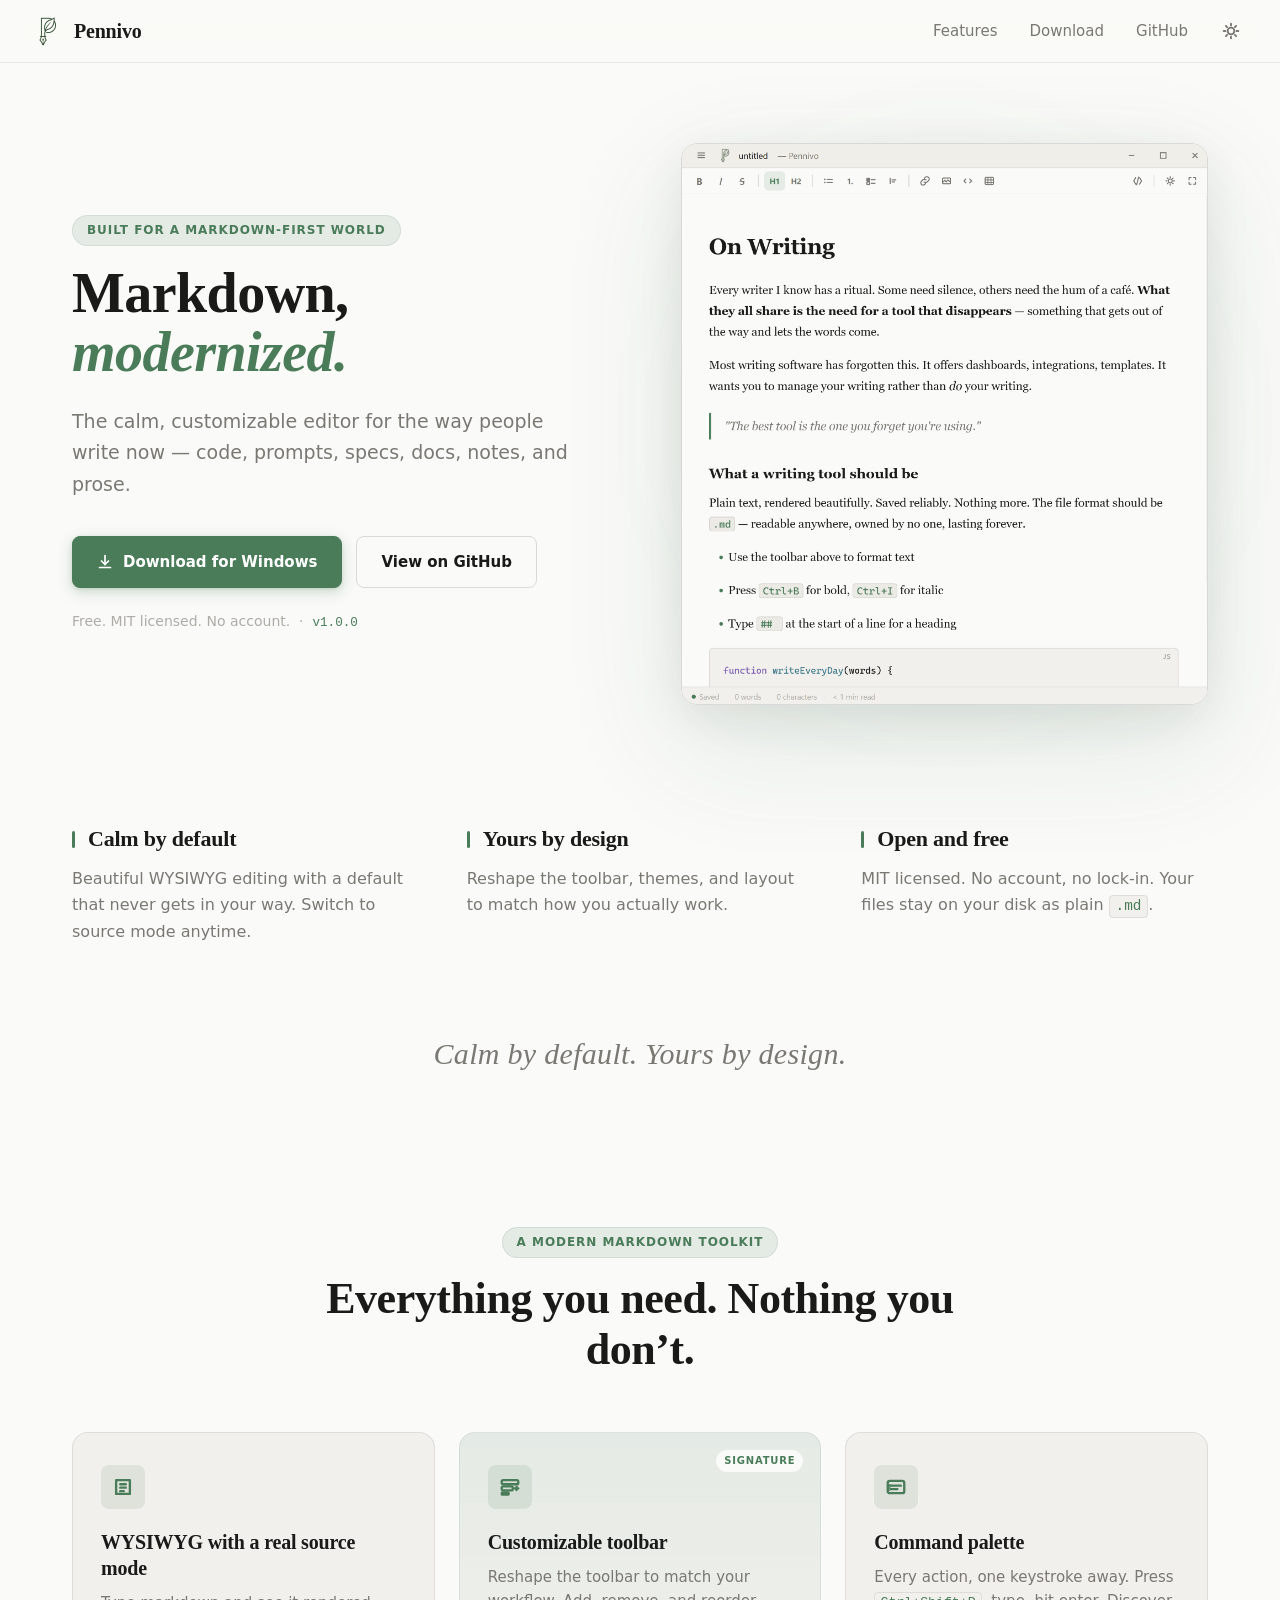
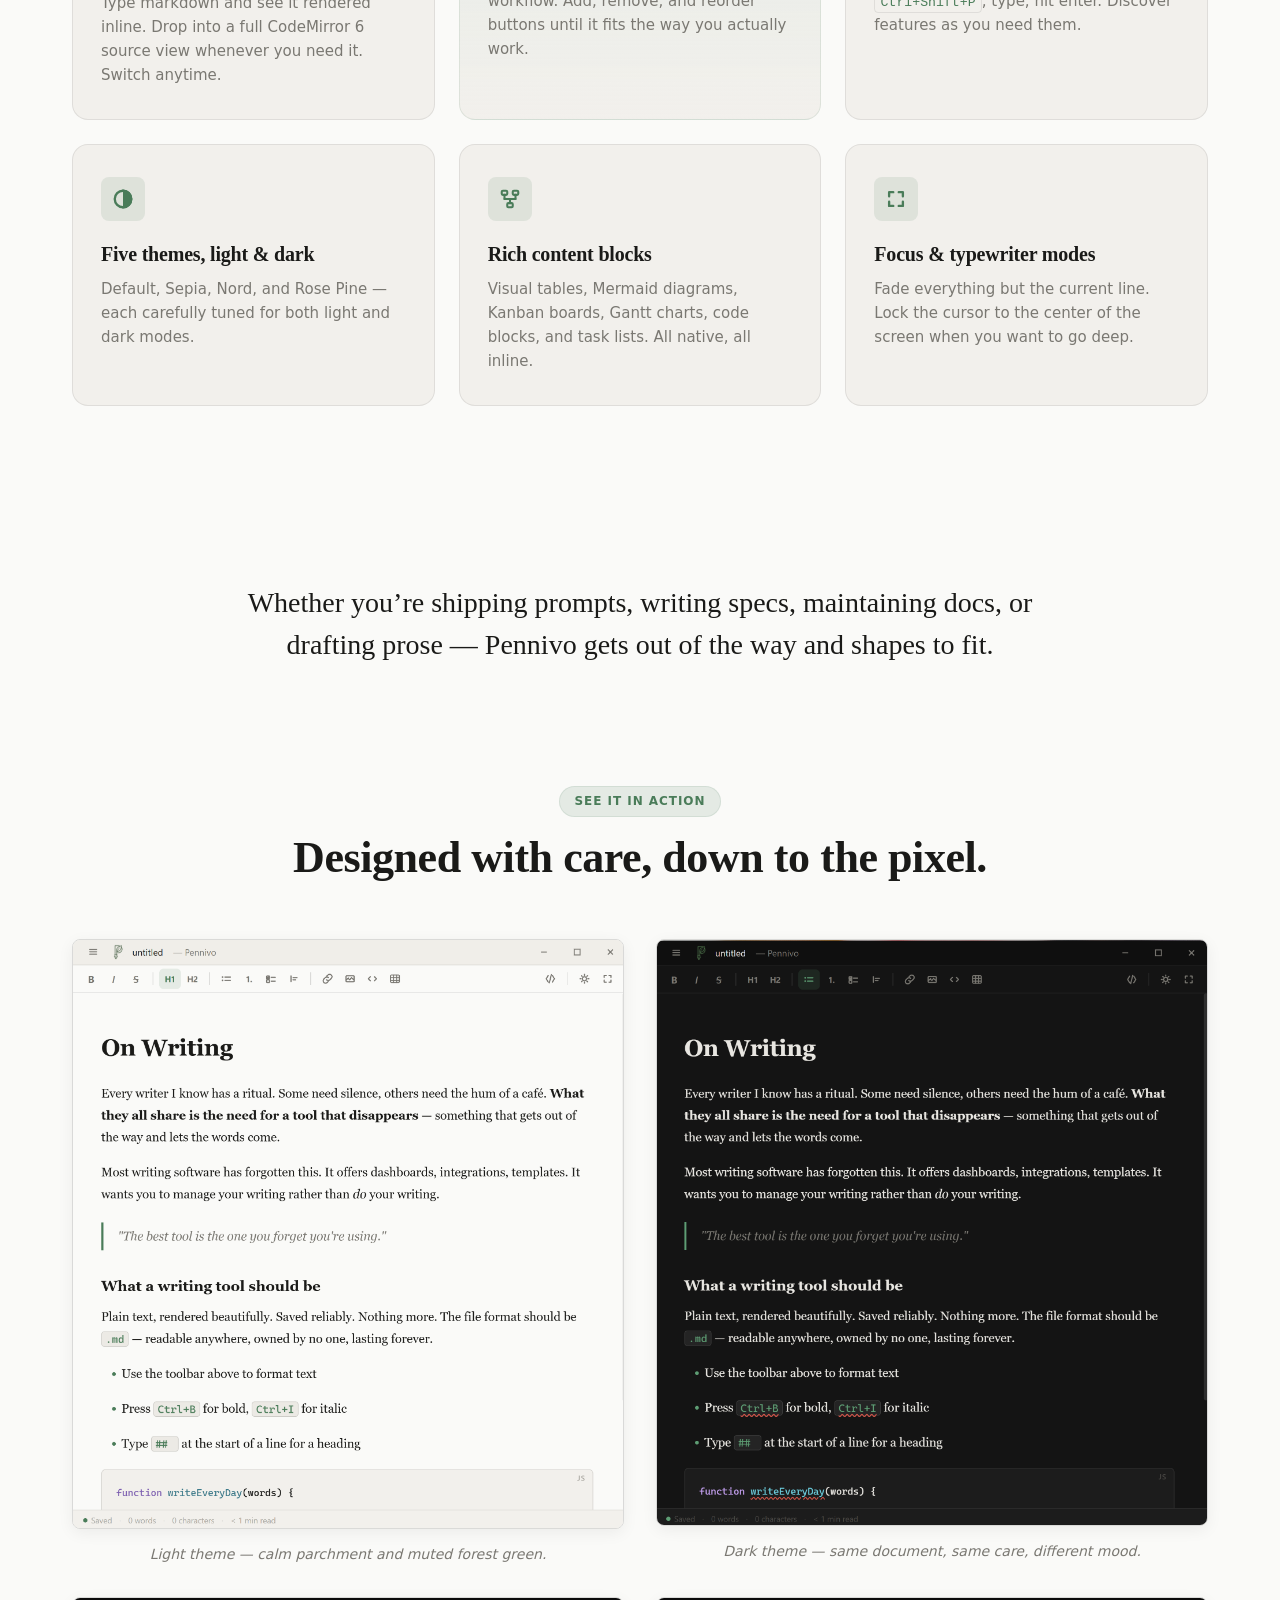
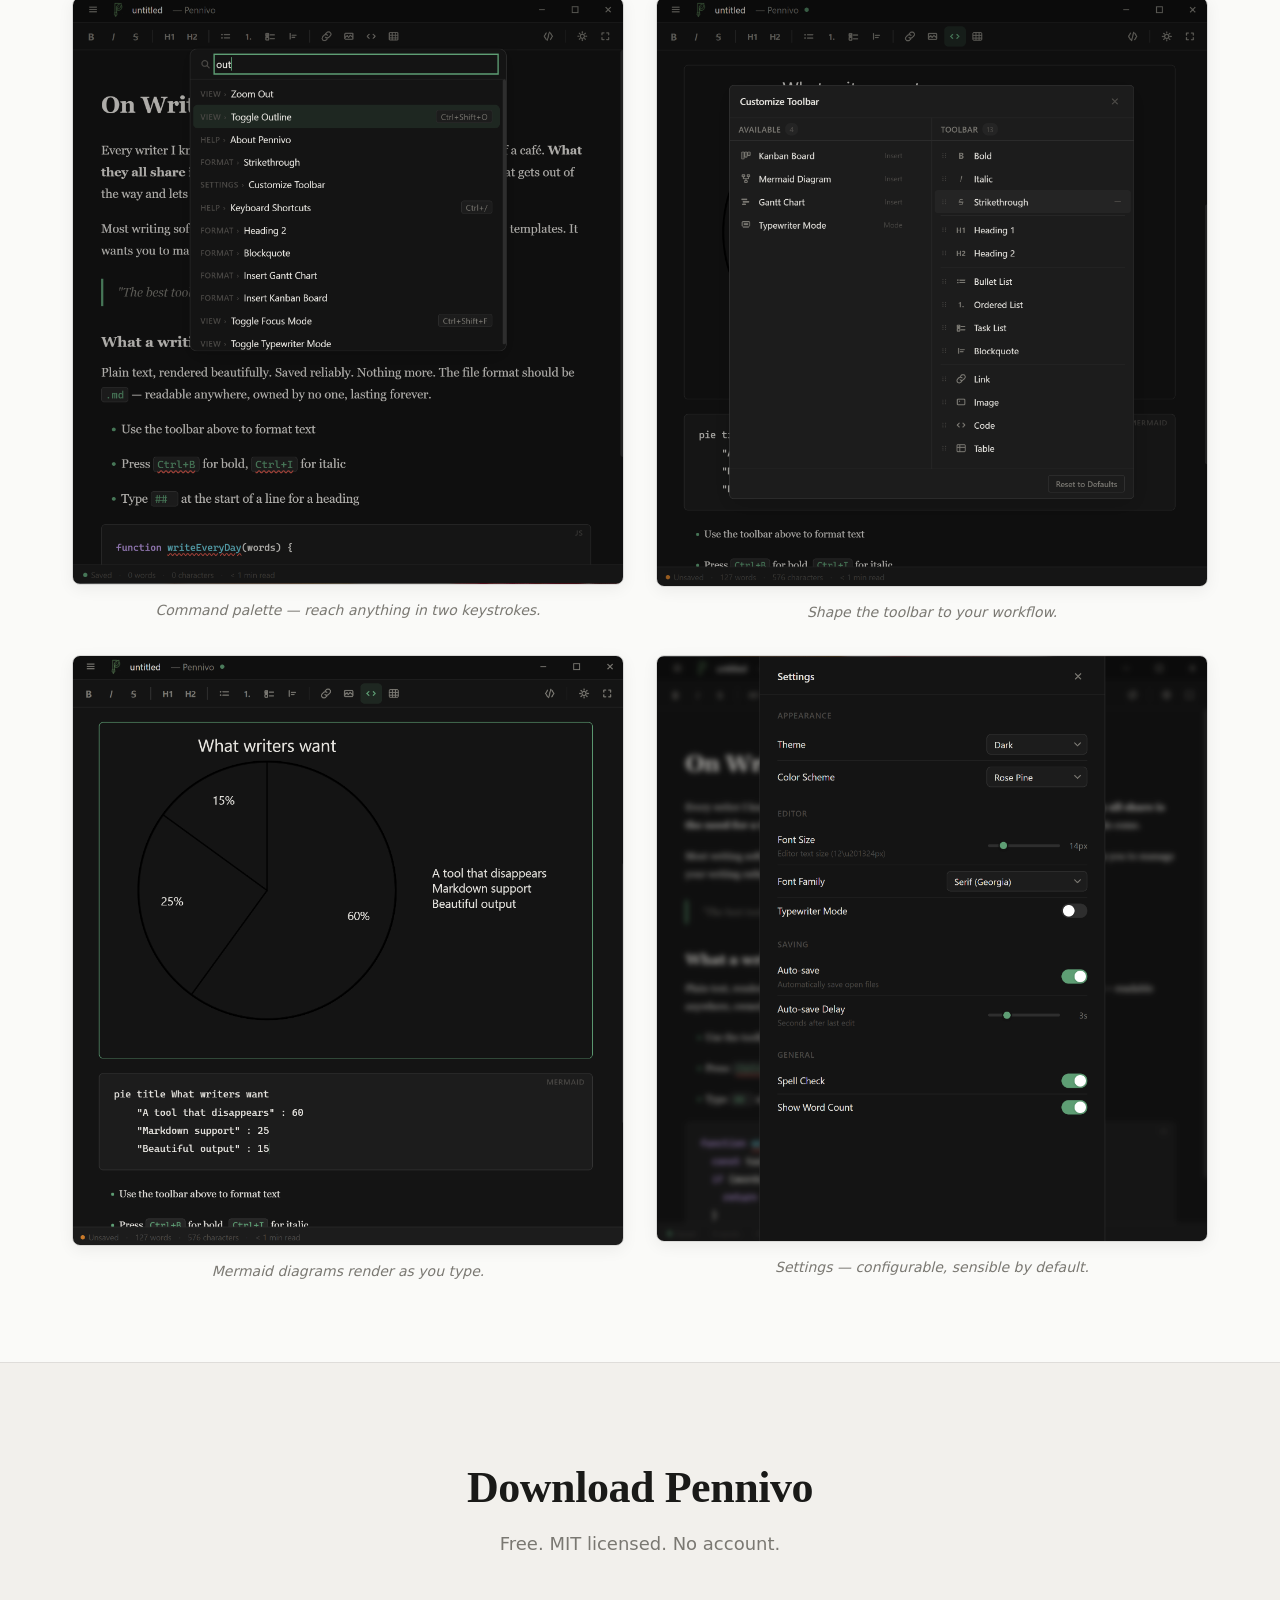
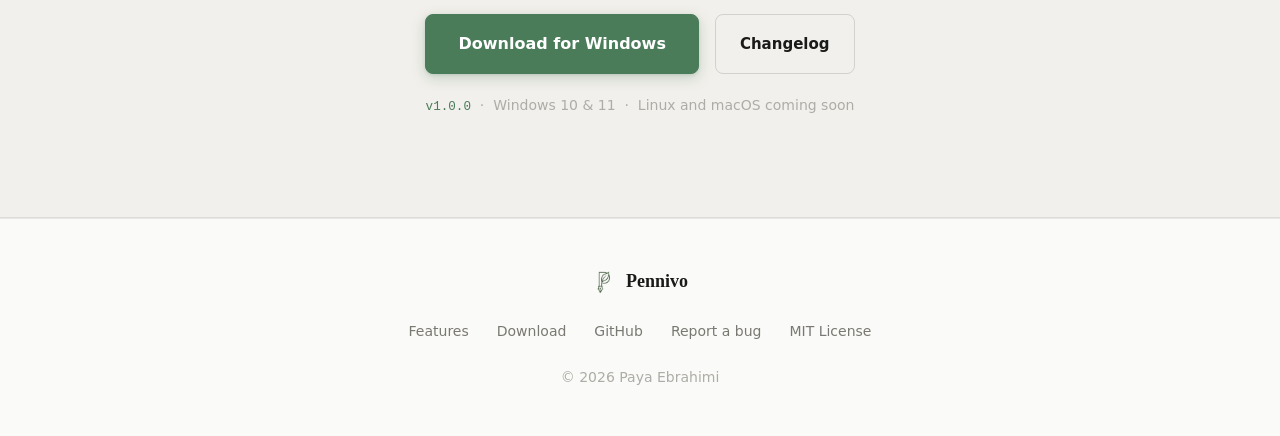
==== index.html @ da351827 "Initial Pennivo landing page" ====
<!doctype html>
<html lang="en">
  <head>
    <meta charset="utf-8" />
    <meta name="viewport" content="width=device-width, initial-scale=1, viewport-fit=cover" />
    <meta name="color-scheme" content="light dark" />
    <title>Pennivo — A modern markdown editor for the way people write now</title>
    <meta
      name="description"
      content="Free, open-source markdown editor with WYSIWYG, source mode, and a customizable workspace. MIT licensed, no account needed."
    />

    <!-- Open Graph -->
    <meta property="og:title" content="Pennivo — Markdown, modernized." />
    <meta
      property="og:description"
      content="The calm, customizable editor for the way people write now — code, prompts, specs, docs, notes, and prose."
    />
    <meta property="og:type" content="website" />
    <meta property="og:url" content="https://pennivo.app" />
    <meta property="og:image" content="https://pennivo.app/assets/screenshots/editor-light.png" />
    <meta name="twitter:card" content="summary_large_image" />

    <link rel="icon" type="image/x-icon" href="/assets/favicon.ico" />
    <link rel="icon" type="image/png" sizes="32x32" href="/assets/favicon-32.png" />
    <link rel="apple-touch-icon" href="/assets/logo-256.png" />

    <link rel="preconnect" href="https://api.github.com" />
    <link rel="stylesheet" href="/styles.css" />

    <!-- Apply saved theme before paint to avoid flash -->
    <script>
      (function () {
        try {
          var saved = localStorage.getItem('pennivo-theme');
          if (saved === 'dark') {
            document.documentElement.setAttribute('data-theme', 'dark');
          }
        } catch (e) {}
      })();
    </script>
  </head>
  <body>
    <a class="sr-only" href="#main">Skip to content</a>

    <header class="site-header">
      <a class="brand" href="/" aria-label="Pennivo home">
        <img src="/assets/logo.png" alt="" width="32" height="32" class="brand-logo" />
        <span class="brand-name">Pennivo</span>
      </a>

      <nav class="site-nav" aria-label="Primary">
        <a href="#features">Features</a>
        <a href="#download">Download</a>
        <a
          href="https://github.com/Payaeb/pennivo"
          target="_blank"
          rel="noopener noreferrer"
          >GitHub</a
        >
      </nav>

      <button
        id="theme-toggle"
        class="theme-toggle"
        type="button"
        aria-label="Toggle theme"
        title="Toggle theme"
      >
        <svg
          viewBox="0 0 16 16"
          fill="none"
          stroke="currentColor"
          stroke-width="1.7"
          stroke-linecap="round"
          stroke-linejoin="round"
          aria-hidden="true"
        >
          <circle cx="8" cy="8" r="3" />
          <line x1="8" y1="1.5" x2="8" y2="3" />
          <line x1="8" y1="13" x2="8" y2="14.5" />
          <line x1="1.5" y1="8" x2="3" y2="8" />
          <line x1="13" y1="8" x2="14.5" y2="8" />
          <line x1="3.5" y1="3.5" x2="4.5" y2="4.5" />
          <line x1="11.5" y1="11.5" x2="12.5" y2="12.5" />
          <line x1="12.5" y1="3.5" x2="11.5" y2="4.5" />
          <line x1="4.5" y1="11.5" x2="3.5" y2="12.5" />
        </svg>
      </button>
    </header>

    <main id="main">
      <!-- ── HERO ─────────────────────────────────── -->
      <section class="hero">
        <div class="hero-text">
          <p class="eyebrow">Built for a markdown-first world</p>
          <h1 class="hero-title">
            Markdown, <span class="hero-title-accent">modernized.</span>
          </h1>
          <p class="hero-lead">
            The calm, customizable editor for the way people write now &mdash;
            code, prompts, specs, docs, notes, and prose.
          </p>
          <div class="hero-ctas">
            <a
              id="download-primary"
              class="btn btn-primary"
              href="https://github.com/Payaeb/pennivo/releases/latest"
              target="_blank"
              rel="noopener noreferrer"
            >
              <svg
                viewBox="0 0 16 16"
                fill="none"
                stroke="currentColor"
                stroke-width="1.7"
                stroke-linecap="round"
                stroke-linejoin="round"
                aria-hidden="true"
              >
                <path d="M8 1.5v9" />
                <path d="M4.5 7l3.5 3.5L11.5 7" />
                <path d="M2.5 13.5h11" />
              </svg>
              <span id="download-label">Download for Windows</span>
            </a>
            <a
              class="btn btn-ghost"
              href="https://github.com/Payaeb/pennivo"
              target="_blank"
              rel="noopener noreferrer"
            >
              View on GitHub
            </a>
          </div>
          <p class="hero-meta">
            Free. MIT licensed. No account. &nbsp;·&nbsp;
            <span id="version-badge">v1.0.0</span>
          </p>
        </div>

        <div class="hero-visual" aria-hidden="true">
          <img
            id="hero-screenshot"
            src="/assets/screenshots/editor-light.png"
            alt="The Pennivo editor showing a beautifully typeset document"
            width="1120"
            height="1200"
          />
        </div>
      </section>

      <!-- ── THREE-COLUMN PILLARS ─────────────────── -->
      <section class="pillars" aria-label="What Pennivo stands for">
        <div class="pillar">
          <h3 class="pillar-title">Calm by default</h3>
          <p>
            Beautiful WYSIWYG editing with a default that never gets in your
            way. Switch to source mode anytime.
          </p>
        </div>
        <div class="pillar">
          <h3 class="pillar-title">Yours by design</h3>
          <p>
            Reshape the toolbar, themes, and layout to match how you actually
            work.
          </p>
        </div>
        <div class="pillar">
          <h3 class="pillar-title">Open and free</h3>
          <p>
            MIT licensed. No account, no lock-in. Your files stay on your
            disk as plain <code>.md</code>.
          </p>
        </div>
      </section>

      <!-- ── PHILOSOPHY LINE ─────────────────────── -->
      <section class="philosophy-line">
        <p>Calm by default. Yours by design.</p>
      </section>

      <!-- ── FEATURES ────────────────────────────── -->
      <section id="features" class="features">
        <header class="section-head">
          <p class="eyebrow">A modern markdown toolkit</p>
          <h2>Everything you need. Nothing you don&rsquo;t.</h2>
        </header>

        <div class="feature-grid">
          <article class="feature-card">
            <div class="feature-icon" aria-hidden="true">
              <svg viewBox="0 0 16 16" fill="none" stroke="currentColor" stroke-width="1.7" stroke-linecap="round" stroke-linejoin="round">
                <path d="M3 3h10v10H3z" />
                <path d="M6 6h4" />
                <path d="M6 8.5h4" />
                <path d="M6 11h2.5" />
              </svg>
            </div>
            <h3>WYSIWYG with a real source mode</h3>
            <p>
              Type markdown and see it rendered inline. Drop into a full
              CodeMirror 6 source view whenever you need it. Switch anytime.
            </p>
          </article>

          <article class="feature-card feature-card-signature">
            <div class="feature-icon" aria-hidden="true">
              <svg viewBox="0 0 16 16" fill="none" stroke="currentColor" stroke-width="1.7" stroke-linecap="round" stroke-linejoin="round">
                <rect x="2" y="3" width="12" height="3" rx="1" />
                <rect x="2" y="7.5" width="8" height="3" rx="1" />
                <line x1="11.5" y1="9" x2="14" y2="9" />
                <line x1="12.75" y1="7.75" x2="12.75" y2="10.25" />
                <rect x="2" y="12" width="5" height="1.5" rx="0.5" />
              </svg>
            </div>
            <h3>Customizable toolbar</h3>
            <p>
              Reshape the toolbar to match your workflow. Add, remove, and
              reorder buttons until it fits the way you actually work.
            </p>
          </article>

          <article class="feature-card">
            <div class="feature-icon" aria-hidden="true">
              <svg viewBox="0 0 16 16" fill="none" stroke="currentColor" stroke-width="1.7" stroke-linecap="round" stroke-linejoin="round">
                <rect x="2" y="3.5" width="12" height="9" rx="1.5" />
                <line x1="4.5" y1="7" x2="11.5" y2="7" />
                <line x1="4.5" y1="9.5" x2="9" y2="9.5" />
                <circle cx="3.25" cy="7" r="0.4" fill="currentColor" />
                <circle cx="3.25" cy="9.5" r="0.4" fill="currentColor" />
              </svg>
            </div>
            <h3>Command palette</h3>
            <p>
              Every action, one keystroke away. Press <code>Ctrl+Shift+P</code>,
              type, hit enter. Discover features as you need them.
            </p>
          </article>

          <article class="feature-card">
            <div class="feature-icon" aria-hidden="true">
              <svg viewBox="0 0 16 16" fill="none" stroke="currentColor" stroke-width="1.7" stroke-linecap="round" stroke-linejoin="round">
                <circle cx="8" cy="8" r="6" />
                <path d="M8 2a6 6 0 0 1 0 12" fill="currentColor" />
              </svg>
            </div>
            <h3>Five themes, light &amp; dark</h3>
            <p>
              Default, Sepia, Nord, and Rose Pine &mdash; each carefully tuned
              for both light and dark modes.
            </p>
          </article>

          <article class="feature-card">
            <div class="feature-icon" aria-hidden="true">
              <svg viewBox="0 0 16 16" fill="none" stroke="currentColor" stroke-width="1.5" stroke-linecap="round" stroke-linejoin="round">
                <rect x="2" y="2" width="4" height="3" rx="0.8" />
                <rect x="10" y="2" width="4" height="3" rx="0.8" />
                <rect x="6" y="11" width="4" height="3" rx="0.8" />
                <line x1="4" y1="5" x2="4" y2="8" />
                <line x1="12" y1="5" x2="12" y2="8" />
                <line x1="4" y1="8" x2="12" y2="8" />
                <line x1="8" y1="8" x2="8" y2="11" />
              </svg>
            </div>
            <h3>Rich content blocks</h3>
            <p>
              Visual tables, Mermaid diagrams, Kanban boards, Gantt charts,
              code blocks, and task lists. All native, all inline.
            </p>
          </article>

          <article class="feature-card">
            <div class="feature-icon" aria-hidden="true">
              <svg viewBox="0 0 16 16" fill="none" stroke="currentColor" stroke-width="1.7" stroke-linecap="round" stroke-linejoin="round">
                <polyline points="3,6 3,3 6,3" />
                <polyline points="10,3 13,3 13,6" />
                <polyline points="13,10 13,13 10,13" />
                <polyline points="6,13 3,13 3,10" />
              </svg>
            </div>
            <h3>Focus &amp; typewriter modes</h3>
            <p>
              Fade everything but the current line. Lock the cursor to the
              center of the screen when you want to go deep.
            </p>
          </article>
        </div>
      </section>

      <!-- ── WHO IT'S FOR ────────────────────────── -->
      <section class="audience-band" aria-label="Who Pennivo is for">
        <p>
          Whether you&rsquo;re shipping prompts, writing specs, maintaining
          docs, or drafting prose &mdash; Pennivo gets out of the way and
          shapes to fit.
        </p>
      </section>

      <!-- ── SHOWCASE GALLERY ───────────────────── -->
      <section class="showcase" aria-label="Feature screenshots">
        <header class="section-head">
          <p class="eyebrow">See it in action</p>
          <h2>Designed with care, down to the pixel.</h2>
        </header>

        <div class="showcase-grid">
          <figure class="showcase-item">
            <img
              src="/assets/screenshots/editor-light.png"
              alt="The Pennivo editor in the default light theme"
              loading="lazy"
            />
            <figcaption>Light theme — calm parchment and muted forest green.</figcaption>
          </figure>
          <figure class="showcase-item">
            <img
              src="/assets/screenshots/editor-dark.png"
              alt="The Pennivo editor in dark theme"
              loading="lazy"
            />
            <figcaption>Dark theme — same document, same care, different mood.</figcaption>
          </figure>
          <figure class="showcase-item">
            <img
              src="/assets/screenshots/command-palette.png"
              alt="Command palette showing quick access to all actions"
              loading="lazy"
            />
            <figcaption>Command palette — reach anything in two keystrokes.</figcaption>
          </figure>
          <figure class="showcase-item">
            <img
              src="/assets/screenshots/toolbar-customizer.png"
              alt="Toolbar customization panel"
              loading="lazy"
            />
            <figcaption>Shape the toolbar to your workflow.</figcaption>
          </figure>
          <figure class="showcase-item">
            <img
              src="/assets/screenshots/mermaid.png"
              alt="A Mermaid pie chart rendered inside the editor"
              loading="lazy"
            />
            <figcaption>Mermaid diagrams render as you type.</figcaption>
          </figure>
          <figure class="showcase-item">
            <img
              src="/assets/screenshots/settings.png"
              alt="Settings panel with theme, font, and behavior options"
              loading="lazy"
            />
            <figcaption>Settings — configurable, sensible by default.</figcaption>
          </figure>
        </div>
      </section>

      <!-- ── DOWNLOAD ────────────────────────────── -->
      <section id="download" class="download">
        <div class="download-inner">
          <header class="section-head">
            <h2>Download Pennivo</h2>
            <p class="section-lead">
              Free. MIT licensed. No account.
            </p>
          </header>
          <div class="download-ctas">
            <a
              id="download-secondary"
              class="btn btn-primary btn-lg"
              href="https://github.com/Payaeb/pennivo/releases/latest"
              target="_blank"
              rel="noopener noreferrer"
            >
              Download for Windows
            </a>
            <a
              class="btn btn-ghost"
              href="https://github.com/Payaeb/pennivo/releases"
              target="_blank"
              rel="noopener noreferrer"
            >
              Changelog
            </a>
          </div>
          <p class="download-meta">
            <span id="version-badge-2">v1.0.0</span> &nbsp;·&nbsp; Windows 10 &amp;
            11 &nbsp;·&nbsp; Linux and macOS coming soon
          </p>
        </div>
      </section>
    </main>

    <footer class="site-footer">
      <div class="footer-inner">
        <div class="footer-brand">
          <img src="/assets/logo.png" alt="" width="24" height="24" />
          <span>Pennivo</span>
        </div>
        <nav class="footer-links" aria-label="Footer">
          <a href="#features">Features</a>
          <a href="#download">Download</a>
          <a
            href="https://github.com/Payaeb/pennivo"
            target="_blank"
            rel="noopener noreferrer"
            >GitHub</a
          >
          <a
            href="https://github.com/Payaeb/pennivo/issues"
            target="_blank"
            rel="noopener noreferrer"
            >Report a bug</a
          >
          <a
            href="https://github.com/Payaeb/pennivo/blob/main/LICENSE"
            target="_blank"
            rel="noopener noreferrer"
            >MIT License</a
          >
        </nav>
        <p class="footer-copy">&copy; 2026 Paya Ebrahimi</p>
      </div>
    </footer>

    <script src="/script.js" defer></script>
  </body>
</html>
---- styles.css ----
/* ════════════════════════════════════════════════════
   Pennivo — Landing page
   Tokens mirror packages/ui/src/styles/tokens.css
   ════════════════════════════════════════════════════ */

:root {
  /* Fonts */
  --font-ui: "Segoe UI", system-ui, -apple-system, sans-serif;
  --font-editor: "Georgia", "Times New Roman", serif;
  --font-mono: "Cascadia Code", "Fira Code", "Consolas", monospace;

  /* Font sizes */
  --text-xs: 12px;
  --text-sm: 14px;
  --text-base: 17px;
  --text-lg: 20px;
  --text-xl: 28px;
  --text-2xl: 40px;
  --text-3xl: 56px;

  /* Layout */
  --max-w: 1200px;
  --gutter: 32px;
  --radius-sm: 4px;
  --radius-md: 8px;
  --radius-lg: 16px;

  /* Transitions */
  --transition-fast: 0.1s ease;
  --transition-base: 0.2s ease;
  --transition-slow: 0.4s ease;

  /* ── Light theme (default) ── */
  --bg: #fafaf8;
  --bg-surface: #f2f0ec;
  --bg-overlay: #eceae5;
  --text-primary: #1a1a18;
  --text-muted: #7a7872;
  --text-faint: #aeaca6;
  --accent: #4a7c59;
  --accent-hover-solid: #3e6a4b;
  --accent-soft: rgba(74, 124, 89, 0.12);
  --accent-hover: rgba(74, 124, 89, 0.18);
  --border: rgba(0, 0, 0, 0.08);
  --border-mid: rgba(0, 0, 0, 0.13);
  --titlebar-bg: #f0eee9;
  --shadow-sm: 0 1px 2px rgba(0, 0, 0, 0.04);
  --shadow-md: 0 4px 16px rgba(0, 0, 0, 0.06);
  --shadow-lg: 0 24px 64px rgba(0, 0, 0, 0.1);
  --shadow-hero: 0 40px 120px rgba(74, 124, 89, 0.14),
    0 12px 48px rgba(0, 0, 0, 0.08);
}

[data-theme="dark"] {
  --bg: #141414;
  --bg-surface: #1c1c1c;
  --bg-overlay: #242424;
  --text-primary: #e8e6e1;
  --text-muted: #9a988f;
  --text-faint: #4a4845;
  --accent: #5e9e74;
  --accent-hover-solid: #6eae84;
  --accent-soft: rgba(94, 158, 116, 0.14);
  --accent-hover: rgba(94, 158, 116, 0.22);
  --border: rgba(255, 255, 255, 0.07);
  --border-mid: rgba(255, 255, 255, 0.11);
  --titlebar-bg: #0f0f0f;
  --shadow-sm: 0 1px 2px rgba(0, 0, 0, 0.3);
  --shadow-md: 0 4px 16px rgba(0, 0, 0, 0.4);
  --shadow-lg: 0 24px 64px rgba(0, 0, 0, 0.55);
  --shadow-hero: 0 40px 120px rgba(94, 158, 116, 0.18),
    0 12px 48px rgba(0, 0, 0, 0.5);
}

/* ── Reset ── */
*,
*::before,
*::after {
  box-sizing: border-box;
}

html {
  scroll-behavior: smooth;
  -webkit-text-size-adjust: 100%;
}

body {
  margin: 0;
  font-family: var(--font-ui);
  font-size: var(--text-base);
  line-height: 1.6;
  color: var(--text-primary);
  background: var(--bg);
  -webkit-font-smoothing: antialiased;
  -moz-osx-font-smoothing: grayscale;
  transition: background var(--transition-slow), color var(--transition-slow);
}

img,
svg {
  display: block;
  max-width: 100%;
}

a {
  color: inherit;
  text-decoration: none;
  transition: color var(--transition-base);
}

code {
  font-family: var(--font-mono);
  font-size: 0.88em;
  padding: 0.15em 0.4em;
  background: var(--bg-surface);
  border: 1px solid var(--border);
  border-radius: var(--radius-sm);
  color: var(--accent);
}

h1,
h2,
h3 {
  font-family: var(--font-editor);
  font-weight: 600;
  letter-spacing: -0.01em;
  line-height: 1.15;
  margin: 0;
  color: var(--text-primary);
}

/* ── Utility ── */
.sr-only {
  position: absolute;
  width: 1px;
  height: 1px;
  padding: 0;
  margin: -1px;
  overflow: hidden;
  clip: rect(0, 0, 0, 0);
  white-space: nowrap;
  border: 0;
}
.sr-only:focus {
  position: static;
  width: auto;
  height: auto;
  padding: 8px 16px;
  margin: 0;
  overflow: visible;
  clip: auto;
  background: var(--accent);
  color: #fff;
  border-radius: var(--radius-sm);
}

:focus-visible {
  outline: 2px solid var(--accent);
  outline-offset: 2px;
  border-radius: var(--radius-sm);
}

/* ══════════════════════════════════════════
   Header
   ══════════════════════════════════════════ */

.site-header {
  position: sticky;
  top: 0;
  z-index: 50;
  display: flex;
  align-items: center;
  gap: 24px;
  padding: 14px 32px;
  background: color-mix(in srgb, var(--bg) 88%, transparent);
  backdrop-filter: saturate(180%) blur(14px);
  -webkit-backdrop-filter: saturate(180%) blur(14px);
  border-bottom: 1px solid var(--border);
  transition: background var(--transition-slow),
    border-color var(--transition-slow);
}

.brand {
  display: flex;
  align-items: center;
  gap: 10px;
  font-family: var(--font-editor);
  font-size: 20px;
  font-weight: 600;
  letter-spacing: -0.01em;
  color: var(--text-primary);
}

.brand-logo {
  width: 32px;
  height: 32px;
}

.brand-name {
  font-weight: 600;
}

.site-nav {
  display: flex;
  gap: 28px;
  margin-left: auto;
  font-size: 15px;
  color: var(--text-muted);
}

.site-nav a {
  position: relative;
  padding: 4px 2px;
  transition: color var(--transition-base);
}

.site-nav a:hover,
.site-nav a:focus-visible {
  color: var(--accent);
}

.theme-toggle {
  display: inline-flex;
  align-items: center;
  justify-content: center;
  width: 34px;
  height: 34px;
  padding: 0;
  background: transparent;
  border: 1px solid transparent;
  border-radius: 50%;
  color: var(--text-muted);
  cursor: pointer;
  transition: background var(--transition-base),
    color var(--transition-base), border-color var(--transition-base),
    transform var(--transition-base);
}

.theme-toggle svg {
  width: 18px;
  height: 18px;
  transition: transform var(--transition-slow);
}

.theme-toggle:hover {
  background: var(--accent-soft);
  color: var(--accent);
  border-color: var(--border);
}

.theme-toggle:hover svg {
  transform: rotate(30deg);
}

[data-theme="dark"] .theme-toggle svg {
  /* When dark, rotate the sun slightly — visual hint that it's "night" */
  transform: rotate(-45deg);
}

[data-theme="dark"] .theme-toggle:hover svg {
  transform: rotate(0deg);
}

/* ══════════════════════════════════════════
   Hero
   ══════════════════════════════════════════ */

.hero {
  display: grid;
  grid-template-columns: 1.05fr 1fr;
  gap: 56px;
  align-items: center;
  max-width: var(--max-w);
  margin: 0 auto;
  padding: 80px var(--gutter) 96px;
}

.eyebrow {
  display: inline-block;
  margin: 0 0 18px;
  padding: 5px 14px;
  font-family: var(--font-ui);
  font-size: var(--text-xs);
  font-weight: 600;
  letter-spacing: 0.08em;
  text-transform: uppercase;
  color: var(--accent);
  background: var(--accent-soft);
  border: 1px solid var(--accent-soft);
  border-radius: 999px;
}

.hero-title {
  font-size: clamp(44px, 6.5vw, var(--text-3xl));
  line-height: 1.05;
  margin: 0 0 24px;
}

.hero-title-accent {
  display: block;
  color: var(--accent);
  font-style: italic;
}

.hero-lead {
  max-width: 520px;
  margin: 0 0 36px;
  font-size: 19px;
  line-height: 1.65;
  color: var(--text-muted);
}

.hero-ctas {
  display: flex;
  flex-wrap: wrap;
  gap: 14px;
  margin-bottom: 22px;
}

.hero-meta {
  margin: 0;
  font-size: var(--text-sm);
  color: var(--text-faint);
}

#version-badge,
#version-badge-2 {
  font-family: var(--font-mono);
  font-size: 0.9em;
  color: var(--accent);
}

.hero-visual {
  position: relative;
}

.hero-visual img {
  width: 100%;
  height: auto;
  border-radius: var(--radius-lg);
  border: 1px solid var(--border-mid);
  box-shadow: var(--shadow-hero);
  transition: border-color var(--transition-slow),
    box-shadow var(--transition-slow);
}

/* Subtle floating glow behind the hero image */
.hero-visual::before {
  content: "";
  position: absolute;
  inset: -40px;
  background: radial-gradient(
    ellipse at center,
    var(--accent-soft) 0%,
    transparent 70%
  );
  filter: blur(40px);
  z-index: -1;
  pointer-events: none;
  transition: background var(--transition-slow);
}

/* ══════════════════════════════════════════
   Buttons
   ══════════════════════════════════════════ */

.btn {
  display: inline-flex;
  align-items: center;
  gap: 10px;
  padding: 13px 24px;
  font-family: var(--font-ui);
  font-size: 15px;
  font-weight: 600;
  border-radius: var(--radius-md);
  border: 1px solid transparent;
  cursor: pointer;
  transition: all var(--transition-base);
  white-space: nowrap;
}

.btn svg {
  width: 16px;
  height: 16px;
  flex-shrink: 0;
}

.btn-primary {
  background: var(--accent);
  color: #fff;
  border-color: var(--accent);
  box-shadow: 0 4px 14px rgba(74, 124, 89, 0.28),
    0 1px 3px rgba(74, 124, 89, 0.16);
}

[data-theme="dark"] .btn-primary {
  box-shadow: 0 4px 14px rgba(94, 158, 116, 0.22),
    0 1px 3px rgba(0, 0, 0, 0.3);
}

.btn-primary:hover {
  background: var(--accent-hover-solid);
  border-color: var(--accent-hover-solid);
  transform: translateY(-1px);
  box-shadow: 0 8px 22px rgba(74, 124, 89, 0.34),
    0 2px 6px rgba(74, 124, 89, 0.2);
}

.btn-ghost {
  background: transparent;
  color: var(--text-primary);
  border-color: var(--border-mid);
}

.btn-ghost:hover {
  background: var(--bg-surface);
  border-color: var(--accent);
  color: var(--accent);
}

.btn-lg {
  padding: 16px 32px;
  font-size: 16px;
}

/* ══════════════════════════════════════════
   Three-column pillars
   ══════════════════════════════════════════ */

.pillars {
  max-width: var(--max-w);
  margin: 0 auto;
  padding: 24px var(--gutter) 40px;
  display: grid;
  grid-template-columns: repeat(3, 1fr);
  gap: 48px;
}

.pillar {
  text-align: left;
}

.pillar-title {
  font-family: var(--font-editor);
  font-size: 22px;
  font-weight: 600;
  line-height: 1.3;
  margin: 0 0 12px;
  color: var(--text-primary);
  position: relative;
  padding-left: 16px;
}

.pillar-title::before {
  content: "";
  position: absolute;
  left: 0;
  top: 6px;
  bottom: 6px;
  width: 3px;
  border-radius: 2px;
  background: var(--accent);
}

.pillar p {
  margin: 0;
  font-size: 16px;
  line-height: 1.65;
  color: var(--text-muted);
}

.pillar p code {
  font-size: 0.9em;
}

/* ══════════════════════════════════════════
   Philosophy line (subtle band)
   ══════════════════════════════════════════ */

.philosophy-line {
  max-width: var(--max-w);
  margin: 0 auto;
  padding: 48px var(--gutter) 72px;
  text-align: center;
}

.philosophy-line p {
  font-family: var(--font-editor);
  font-size: clamp(22px, 3vw, 30px);
  font-style: italic;
  line-height: 1.4;
  color: var(--text-muted);
  margin: 0;
  letter-spacing: 0.01em;
}

/* ══════════════════════════════════════════
   Section heads
   ══════════════════════════════════════════ */

.section-head {
  text-align: center;
  max-width: 720px;
  margin: 0 auto 56px;
}

.section-head h2 {
  font-size: clamp(30px, 4vw, 44px);
  margin: 0 0 16px;
}

.section-head .eyebrow {
  margin-bottom: 16px;
}

.section-lead {
  font-size: 18px;
  color: var(--text-muted);
  margin: 16px 0 0;
  line-height: 1.6;
}

/* ══════════════════════════════════════════
   Features
   ══════════════════════════════════════════ */

.features {
  max-width: var(--max-w);
  margin: 0 auto;
  padding: 80px var(--gutter);
}

.feature-grid {
  display: grid;
  grid-template-columns: repeat(3, 1fr);
  gap: 24px;
}

.feature-card {
  padding: 32px 28px;
  background: var(--bg-surface);
  border: 1px solid var(--border);
  border-radius: var(--radius-lg);
  transition: transform var(--transition-base),
    border-color var(--transition-base), box-shadow var(--transition-base),
    background var(--transition-slow);
}

.feature-card:hover {
  transform: translateY(-3px);
  border-color: var(--accent);
  box-shadow: var(--shadow-md);
}

/* Signature feature card — subtly elevated */
.feature-card-signature {
  background: linear-gradient(
    180deg,
    var(--accent-soft) 0%,
    var(--bg-surface) 100%
  );
  border-color: var(--accent-soft);
  position: relative;
}

.feature-card-signature::after {
  content: "Signature";
  position: absolute;
  top: 16px;
  right: 16px;
  font-family: var(--font-ui);
  font-size: 10px;
  font-weight: 600;
  letter-spacing: 0.08em;
  text-transform: uppercase;
  color: var(--accent);
  background: var(--bg);
  padding: 3px 8px;
  border-radius: 999px;
  border: 1px solid var(--accent-soft);
}

.feature-icon {
  display: inline-flex;
  align-items: center;
  justify-content: center;
  width: 44px;
  height: 44px;
  margin-bottom: 20px;
  border-radius: var(--radius-md);
  background: var(--accent-soft);
  color: var(--accent);
}

.feature-icon svg {
  width: 22px;
  height: 22px;
}

.feature-card h3 {
  font-size: 20px;
  line-height: 1.3;
  margin: 0 0 10px;
}

.feature-card p {
  font-size: 15px;
  line-height: 1.6;
  color: var(--text-muted);
  margin: 0;
}

/* ══════════════════════════════════════════
   Audience band
   ══════════════════════════════════════════ */

.audience-band {
  max-width: 880px;
  margin: 32px auto 0;
  padding: 64px var(--gutter) 40px;
  text-align: center;
}

.audience-band p {
  font-family: var(--font-editor);
  font-size: clamp(22px, 2.6vw, 28px);
  line-height: 1.5;
  color: var(--text-primary);
  margin: 0;
  font-weight: 500;
}

/* ══════════════════════════════════════════
   Showcase gallery
   ══════════════════════════════════════════ */

.showcase {
  max-width: var(--max-w);
  margin: 0 auto;
  padding: 80px var(--gutter);
}

.showcase-grid {
  display: grid;
  grid-template-columns: repeat(2, 1fr);
  gap: 32px;
}

.showcase-item {
  margin: 0;
  padding: 0;
}

.showcase-item img {
  width: 100%;
  height: auto;
  border-radius: var(--radius-md);
  border: 1px solid var(--border-mid);
  box-shadow: var(--shadow-md);
  transition: transform var(--transition-base),
    box-shadow var(--transition-base);
}

.showcase-item:hover img {
  transform: translateY(-3px);
  box-shadow: var(--shadow-lg);
}

.showcase-item figcaption {
  margin-top: 14px;
  font-size: 14px;
  color: var(--text-muted);
  text-align: center;
  font-style: italic;
}

/* ══════════════════════════════════════════
   Download section
   ══════════════════════════════════════════ */

.download {
  padding: 100px var(--gutter);
  background: var(--bg-surface);
  border-top: 1px solid var(--border);
  border-bottom: 1px solid var(--border);
  transition: background var(--transition-slow),
    border-color var(--transition-slow);
}

.download-inner {
  max-width: 720px;
  margin: 0 auto;
  text-align: center;
}

.download-ctas {
  display: flex;
  flex-wrap: wrap;
  gap: 16px;
  justify-content: center;
  margin: 36px 0 20px;
}

.download-meta {
  font-size: var(--text-sm);
  color: var(--text-faint);
  margin: 0;
}

/* ══════════════════════════════════════════
   Footer
   ══════════════════════════════════════════ */

.site-footer {
  padding: 48px var(--gutter);
  border-top: 1px solid var(--border);
  background: var(--bg);
  transition: background var(--transition-slow),
    border-color var(--transition-slow);
}

.footer-inner {
  max-width: var(--max-w);
  margin: 0 auto;
  display: flex;
  flex-direction: column;
  align-items: center;
  gap: 24px;
  text-align: center;
}

.footer-brand {
  display: flex;
  align-items: center;
  gap: 10px;
  font-family: var(--font-editor);
  font-size: 18px;
  font-weight: 600;
  color: var(--text-primary);
}

.footer-links {
  display: flex;
  flex-wrap: wrap;
  gap: 28px;
  justify-content: center;
  font-size: 14px;
  color: var(--text-muted);
}

.footer-links a:hover {
  color: var(--accent);
}

.footer-copy {
  margin: 0;
  font-size: var(--text-sm);
  color: var(--text-faint);
}

/* ══════════════════════════════════════════
   Responsive
   ══════════════════════════════════════════ */

@media (max-width: 960px) {
  .hero {
    grid-template-columns: 1fr;
    gap: 48px;
    padding: 56px 24px 72px;
    text-align: center;
  }

  .hero-lead {
    margin-left: auto;
    margin-right: auto;
  }

  .hero-ctas {
    justify-content: center;
  }

  .eyebrow {
    margin-left: auto;
    margin-right: auto;
  }

  .feature-grid {
    grid-template-columns: repeat(2, 1fr);
  }

  .pillars {
    grid-template-columns: 1fr;
    gap: 32px;
    padding: 16px 24px 24px;
  }

  .philosophy-line {
    padding: 32px 24px 56px;
  }

  .audience-band {
    padding: 48px 24px 24px;
  }
}

@media (max-width: 640px) {
  .site-header {
    padding: 12px 20px;
    gap: 12px;
  }

  .site-nav {
    display: none;
  }

  .hero {
    padding: 48px 20px 64px;
  }

  .hero-title {
    font-size: 40px;
  }

  .feature-grid,
  .showcase-grid {
    grid-template-columns: 1fr;
  }

  .features,
  .showcase {
    padding: 60px 20px;
  }

  .download {
    padding: 72px 20px;
  }

  .footer-links {
    gap: 16px 20px;
  }
}

/* ══════════════════════════════════════════
   Scroll reveal
   ══════════════════════════════════════════ */

.reveal {
  opacity: 0;
  transform: translateY(16px);
  transition: opacity 0.6s ease, transform 0.6s ease;
}

.reveal.is-visible {
  opacity: 1;
  transform: none;
}

/* ══════════════════════════════════════════
   Reduced motion
   ══════════════════════════════════════════ */

@media (prefers-reduced-motion: reduce) {
  *,
  *::before,
  *::after {
    transition-duration: 0.01ms !important;
    animation-duration: 0.01ms !important;
    scroll-behavior: auto !important;
  }

  .theme-toggle:hover svg,
  [data-theme="dark"] .theme-toggle svg {
    transform: none;
  }

  .reveal {
    opacity: 1;
    transform: none;
  }
}
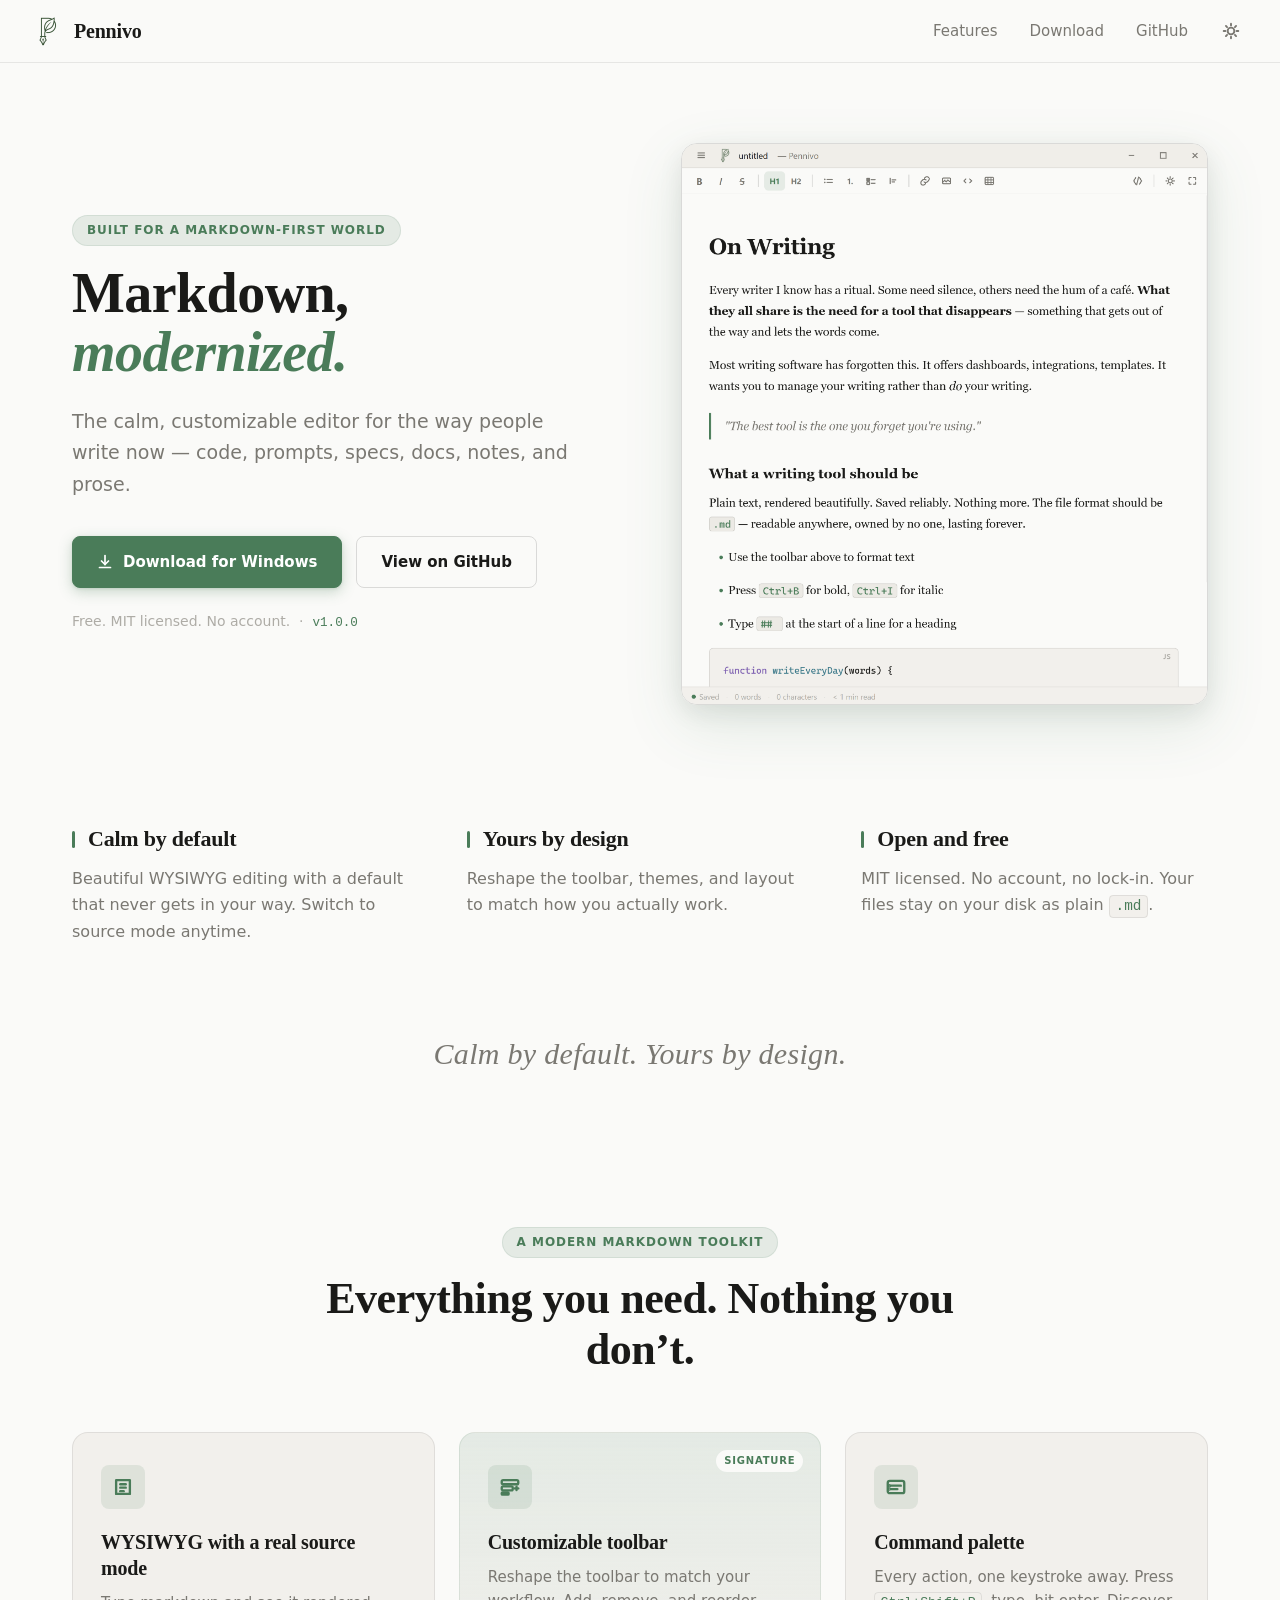
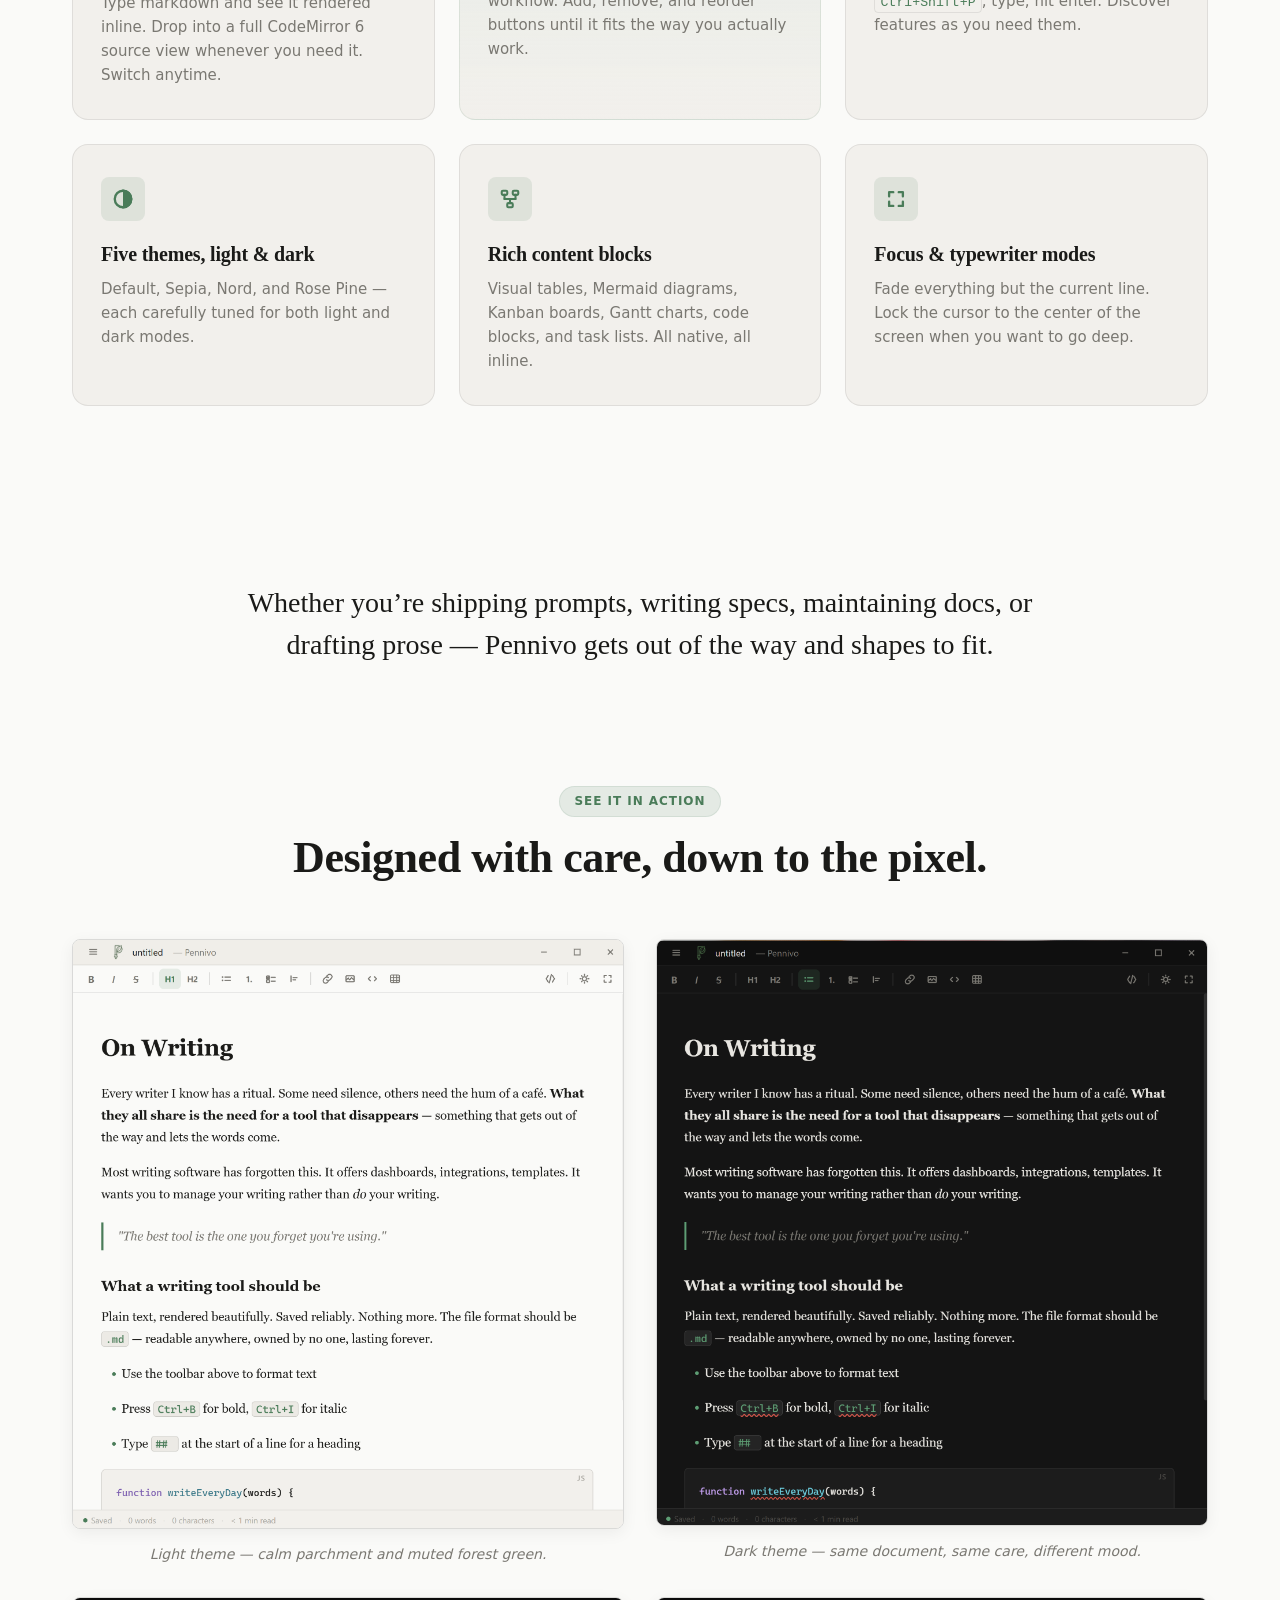
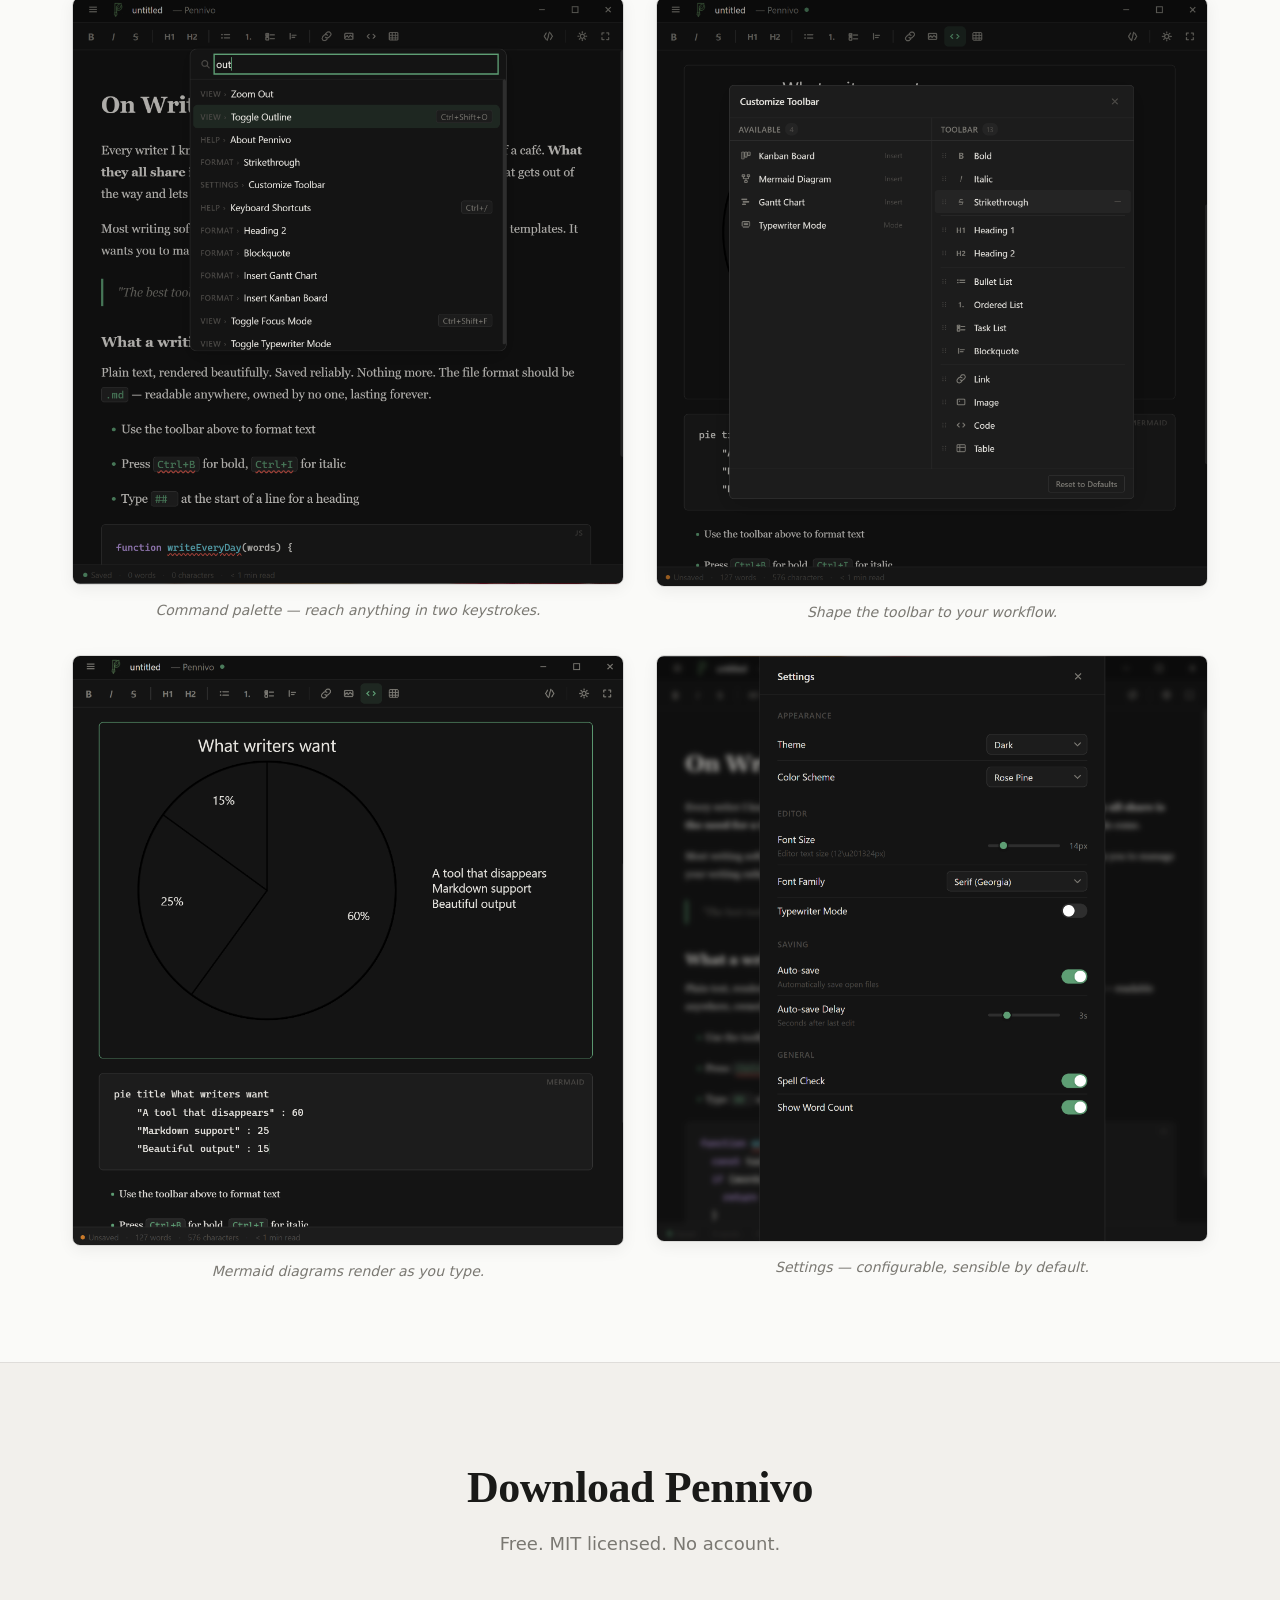
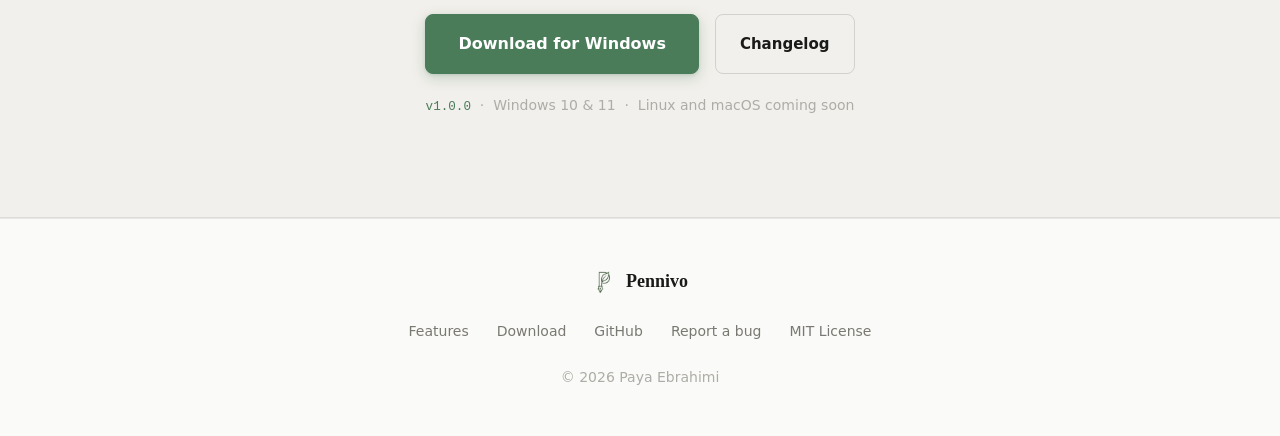
==== commit 57cef069: "Add Cloudflare Web Analytics beacon with site token" ====
--- a/index.html
+++ b/index.html
@@ -426,5 +426,9 @@
     </footer>
 
     <script src="/script.js" defer></script>
+
+    <!-- Cloudflare Web Analytics -->
+    <script defer src='https://static.cloudflareinsights.com/beacon.min.js' data-cf-beacon='{"token": "16e47751100d4564b3f9450b5c92f750"}'></script>
+    <!-- End Cloudflare Web Analytics -->
   </body>
 </html>
--- a/styles.css
+++ b/styles.css
@@ -46,9 +46,9 @@
   --titlebar-bg: #f0eee9;
   --shadow-sm: 0 1px 2px rgba(0, 0, 0, 0.04);
   --shadow-md: 0 4px 16px rgba(0, 0, 0, 0.06);
-  --shadow-lg: 0 24px 64px rgba(0, 0, 0, 0.1);
-  --shadow-hero: 0 40px 120px rgba(74, 124, 89, 0.14),
-    0 12px 48px rgba(0, 0, 0, 0.08);
+  --shadow-lg: 0 16px 48px rgba(0, 0, 0, 0.1);
+  --shadow-hero: 0 20px 60px rgba(74, 124, 89, 0.14),
+    0 8px 24px rgba(0, 0, 0, 0.08);
 }
 
 [data-theme="dark"] {
@@ -67,9 +67,9 @@
   --titlebar-bg: #0f0f0f;
   --shadow-sm: 0 1px 2px rgba(0, 0, 0, 0.3);
   --shadow-md: 0 4px 16px rgba(0, 0, 0, 0.4);
-  --shadow-lg: 0 24px 64px rgba(0, 0, 0, 0.55);
-  --shadow-hero: 0 40px 120px rgba(94, 158, 116, 0.18),
-    0 12px 48px rgba(0, 0, 0, 0.5);
+  --shadow-lg: 0 16px 48px rgba(0, 0, 0, 0.55);
+  --shadow-hero: 0 20px 60px rgba(94, 158, 116, 0.18),
+    0 8px 24px rgba(0, 0, 0, 0.5);
 }
 
 /* ── Reset ── */
@@ -172,9 +172,10 @@
   align-items: center;
   gap: 24px;
   padding: 14px 32px;
-  background: color-mix(in srgb, var(--bg) 88%, transparent);
-  backdrop-filter: saturate(180%) blur(14px);
-  -webkit-backdrop-filter: saturate(180%) blur(14px);
+  /* Solid (96%) background instead of backdrop-filter blur.
+     backdrop-filter on a sticky header caused progressive GPU memory
+     buildup in Chrome on long pages, eventually crashing the tab. */
+  background: color-mix(in srgb, var(--bg) 96%, transparent);
   border-bottom: 1px solid var(--border);
   transition: background var(--transition-slow),
     border-color var(--transition-slow);
@@ -344,17 +345,18 @@
     box-shadow var(--transition-slow);
 }
 
-/* Subtle floating glow behind the hero image */
+/* Subtle floating glow behind the hero image.
+   Uses only a radial-gradient — no filter: blur(), which was causing a
+   large GPU compositor layer and tab crashes in Chrome. */
 .hero-visual::before {
   content: "";
   position: absolute;
-  inset: -40px;
+  inset: -10px;
   background: radial-gradient(
     ellipse at center,
     var(--accent-soft) 0%,
-    transparent 70%
+    transparent 65%
   );
-  filter: blur(40px);
   z-index: -1;
   pointer-events: none;
   transition: background var(--transition-slow);
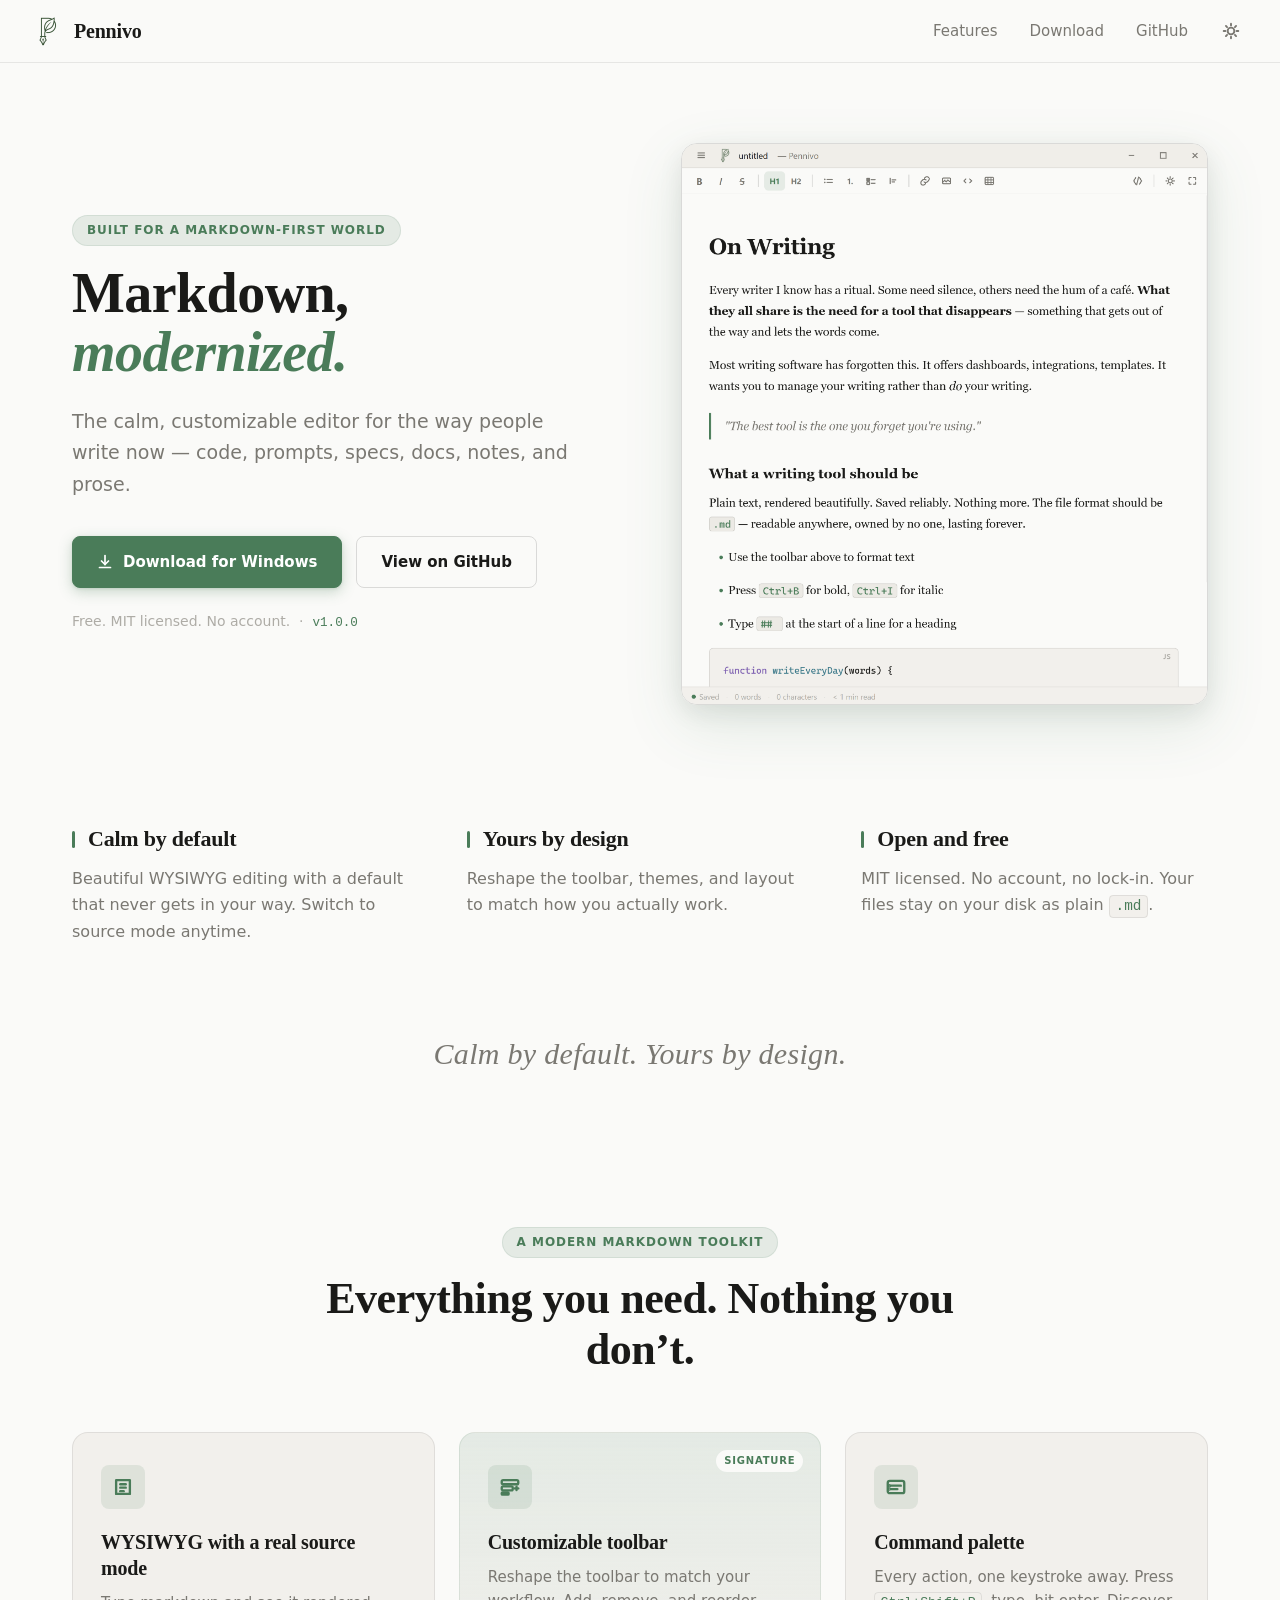
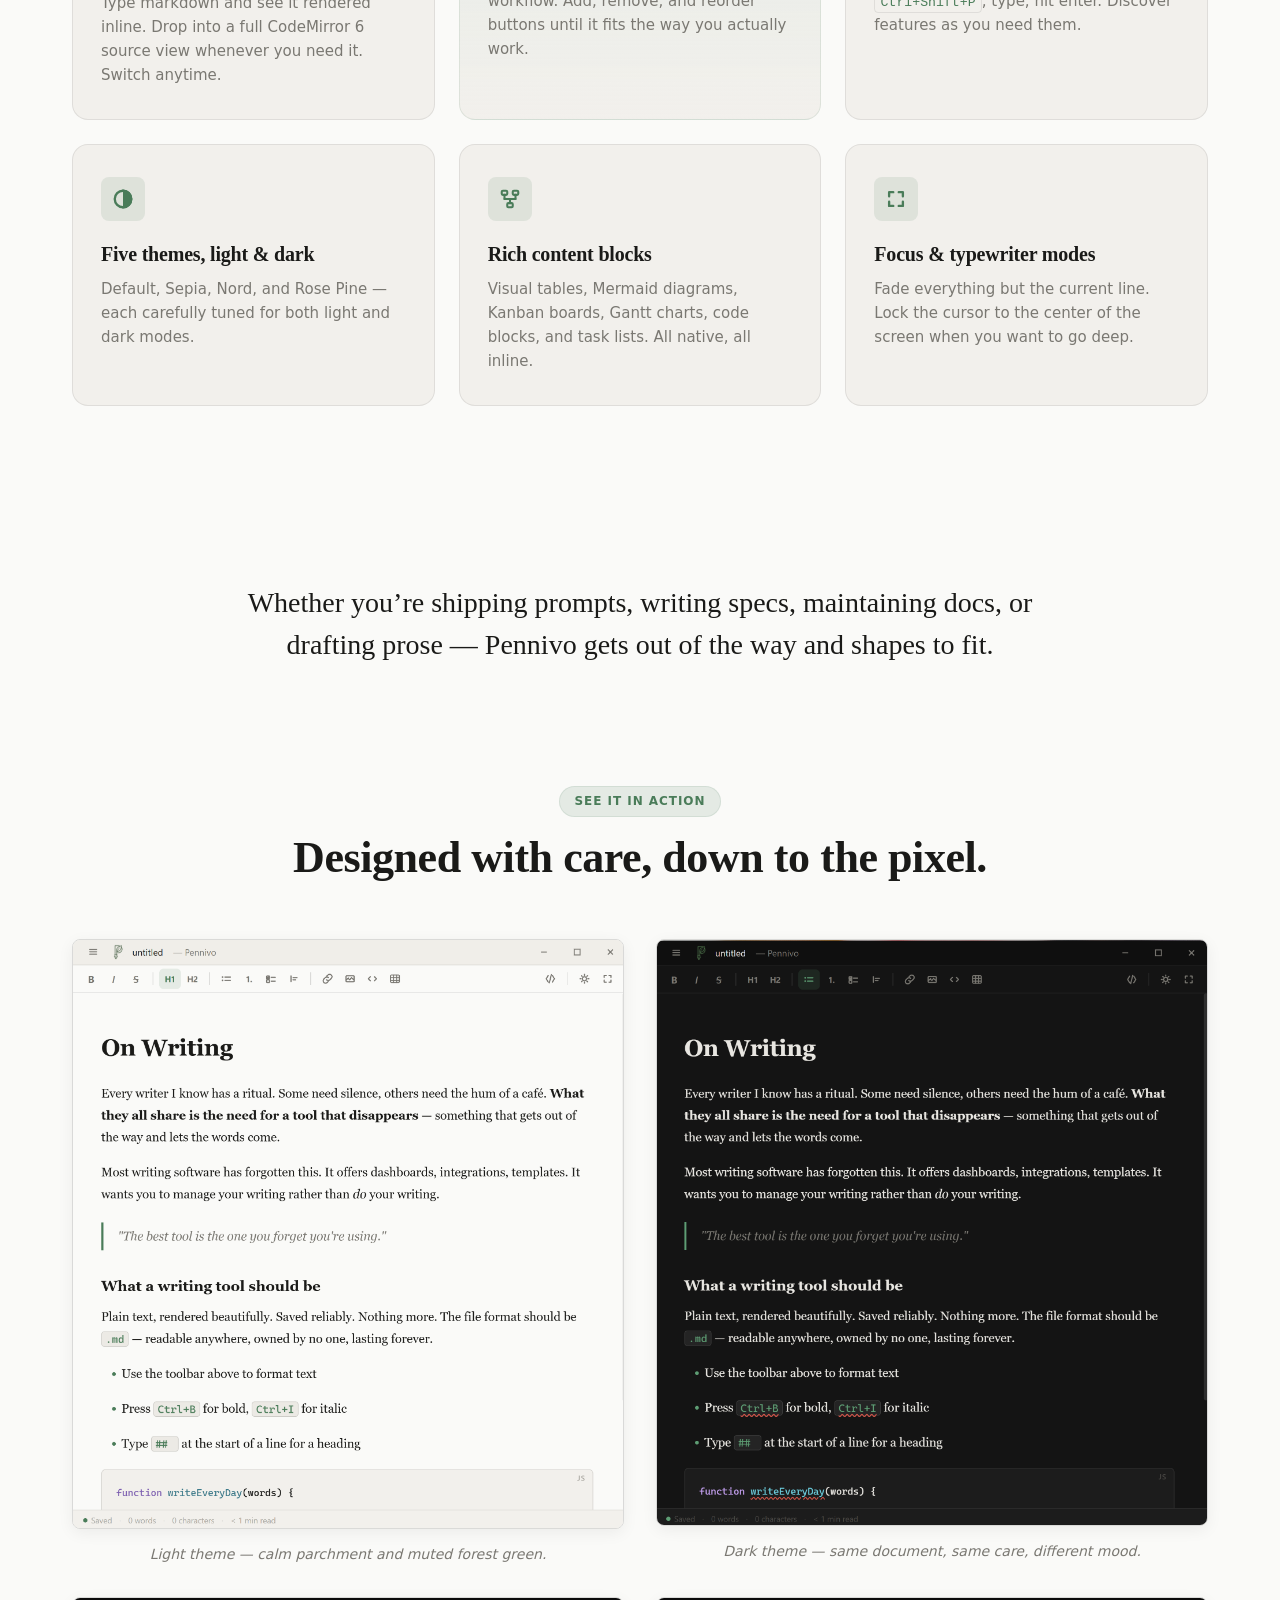
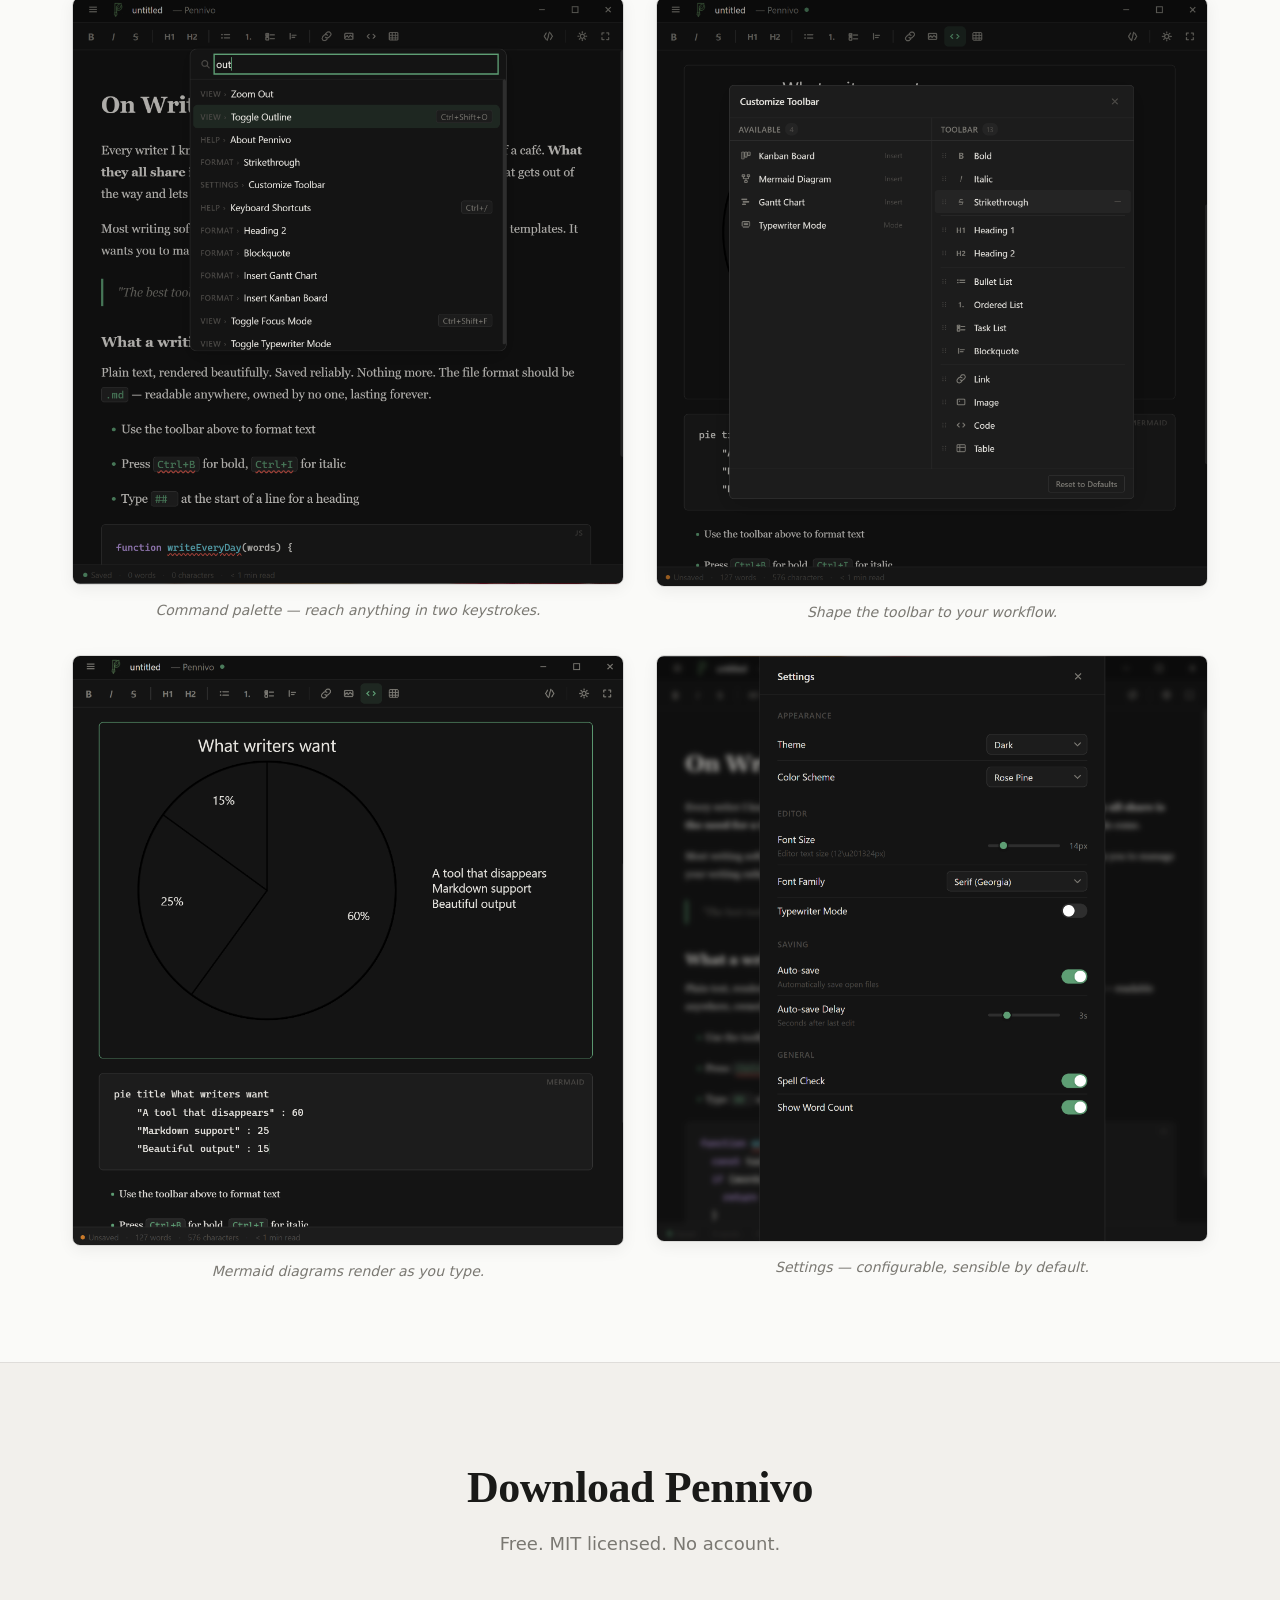
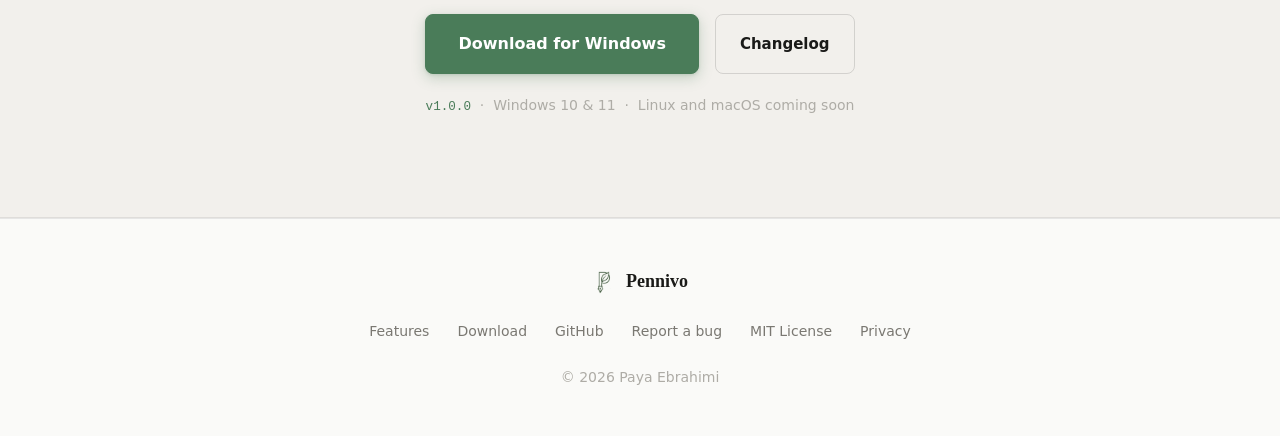
==== commit a10f4fa0: "Add privacy policy page" ====
--- a/index.html
+++ b/index.html
@@ -27,6 +27,31 @@
 
     <link rel="preconnect" href="https://api.github.com" />
     <link rel="stylesheet" href="/styles.css" />
+
+    <!-- Structured data -->
+    <script type="application/ld+json">
+      {
+        "@context": "https://schema.org",
+        "@type": "SoftwareApplication",
+        "name": "Pennivo",
+        "description": "A free, open-source markdown editor with WYSIWYG editing, a real source mode, and a customizable workspace.",
+        "applicationCategory": "Productivity",
+        "operatingSystem": "Windows",
+        "offers": {
+          "@type": "Offer",
+          "price": "0",
+          "priceCurrency": "USD"
+        },
+        "author": {
+          "@type": "Person",
+          "name": "Paya Ebrahimi"
+        },
+        "url": "https://pennivo.app",
+        "sameAs": [
+          "https://github.com/Payaeb/pennivo"
+        ]
+      }
+    </script>
 
     <!-- Apply saved theme before paint to avoid flash -->
     <script>
@@ -420,6 +445,7 @@
             rel="noopener noreferrer"
             >MIT License</a
           >
+          <a href="/privacy">Privacy</a>
         </nav>
         <p class="footer-copy">&copy; 2026 Paya Ebrahimi</p>
       </div>
--- a/styles.css
+++ b/styles.css
@@ -843,6 +843,138 @@
 }
 
 /* ══════════════════════════════════════════
+   Legal pages (Privacy, Terms, etc.)
+   ══════════════════════════════════════════ */
+
+.legal-page {
+  max-width: 760px;
+  margin: 0 auto;
+  padding: 72px var(--gutter) 96px;
+}
+
+.legal-header {
+  margin-bottom: 48px;
+  padding-bottom: 32px;
+  border-bottom: 1px solid var(--border);
+}
+
+.legal-header h1 {
+  font-size: clamp(32px, 5vw, 44px);
+  margin: 0 0 12px;
+}
+
+.legal-updated {
+  margin: 0;
+  font-size: var(--text-sm);
+  color: var(--text-muted);
+  font-family: var(--font-mono);
+}
+
+.legal-intro {
+  font-size: 19px;
+  line-height: 1.7;
+  color: var(--text-muted);
+  margin: 0 0 48px;
+}
+
+.legal-body {
+  font-size: var(--text-base);
+  line-height: 1.7;
+}
+
+.legal-section {
+  margin-bottom: 44px;
+}
+
+.legal-section:last-child {
+  margin-bottom: 0;
+}
+
+.legal-section h2 {
+  font-size: 24px;
+  margin: 0 0 14px;
+  padding-left: 16px;
+  position: relative;
+}
+
+.legal-section h2::before {
+  content: "";
+  position: absolute;
+  left: 0;
+  top: 5px;
+  bottom: 5px;
+  width: 3px;
+  border-radius: 2px;
+  background: var(--accent);
+}
+
+.legal-section p {
+  margin: 0 0 16px;
+  color: var(--text-primary);
+}
+
+.legal-section ul {
+  margin: 0 0 16px;
+  padding-left: 24px;
+  list-style: none;
+}
+
+.legal-section ul li {
+  position: relative;
+  padding-left: 20px;
+  margin-bottom: 12px;
+  color: var(--text-primary);
+}
+
+.legal-section ul li::before {
+  content: "";
+  position: absolute;
+  left: 0;
+  top: 11px;
+  width: 6px;
+  height: 6px;
+  border-radius: 50%;
+  background: var(--accent);
+}
+
+.legal-section ul li:last-child {
+  margin-bottom: 0;
+}
+
+.legal-section a {
+  color: var(--accent);
+  text-decoration: underline;
+  text-decoration-color: var(--accent-soft);
+  text-underline-offset: 3px;
+  transition: text-decoration-color var(--transition-base),
+    color var(--transition-base);
+}
+
+.legal-section a:hover {
+  text-decoration-color: var(--accent);
+}
+
+@media (max-width: 640px) {
+  .legal-page {
+    padding: 48px 20px 72px;
+  }
+
+  .legal-header {
+    margin-bottom: 36px;
+    padding-bottom: 24px;
+  }
+
+  .legal-intro {
+    font-size: 17px;
+    margin-bottom: 36px;
+  }
+
+  .legal-section {
+    margin-bottom: 36px;
+  }
+}
+
+/* ══════════════════════════════════════════
    Scroll reveal
    ══════════════════════════════════════════ */
 
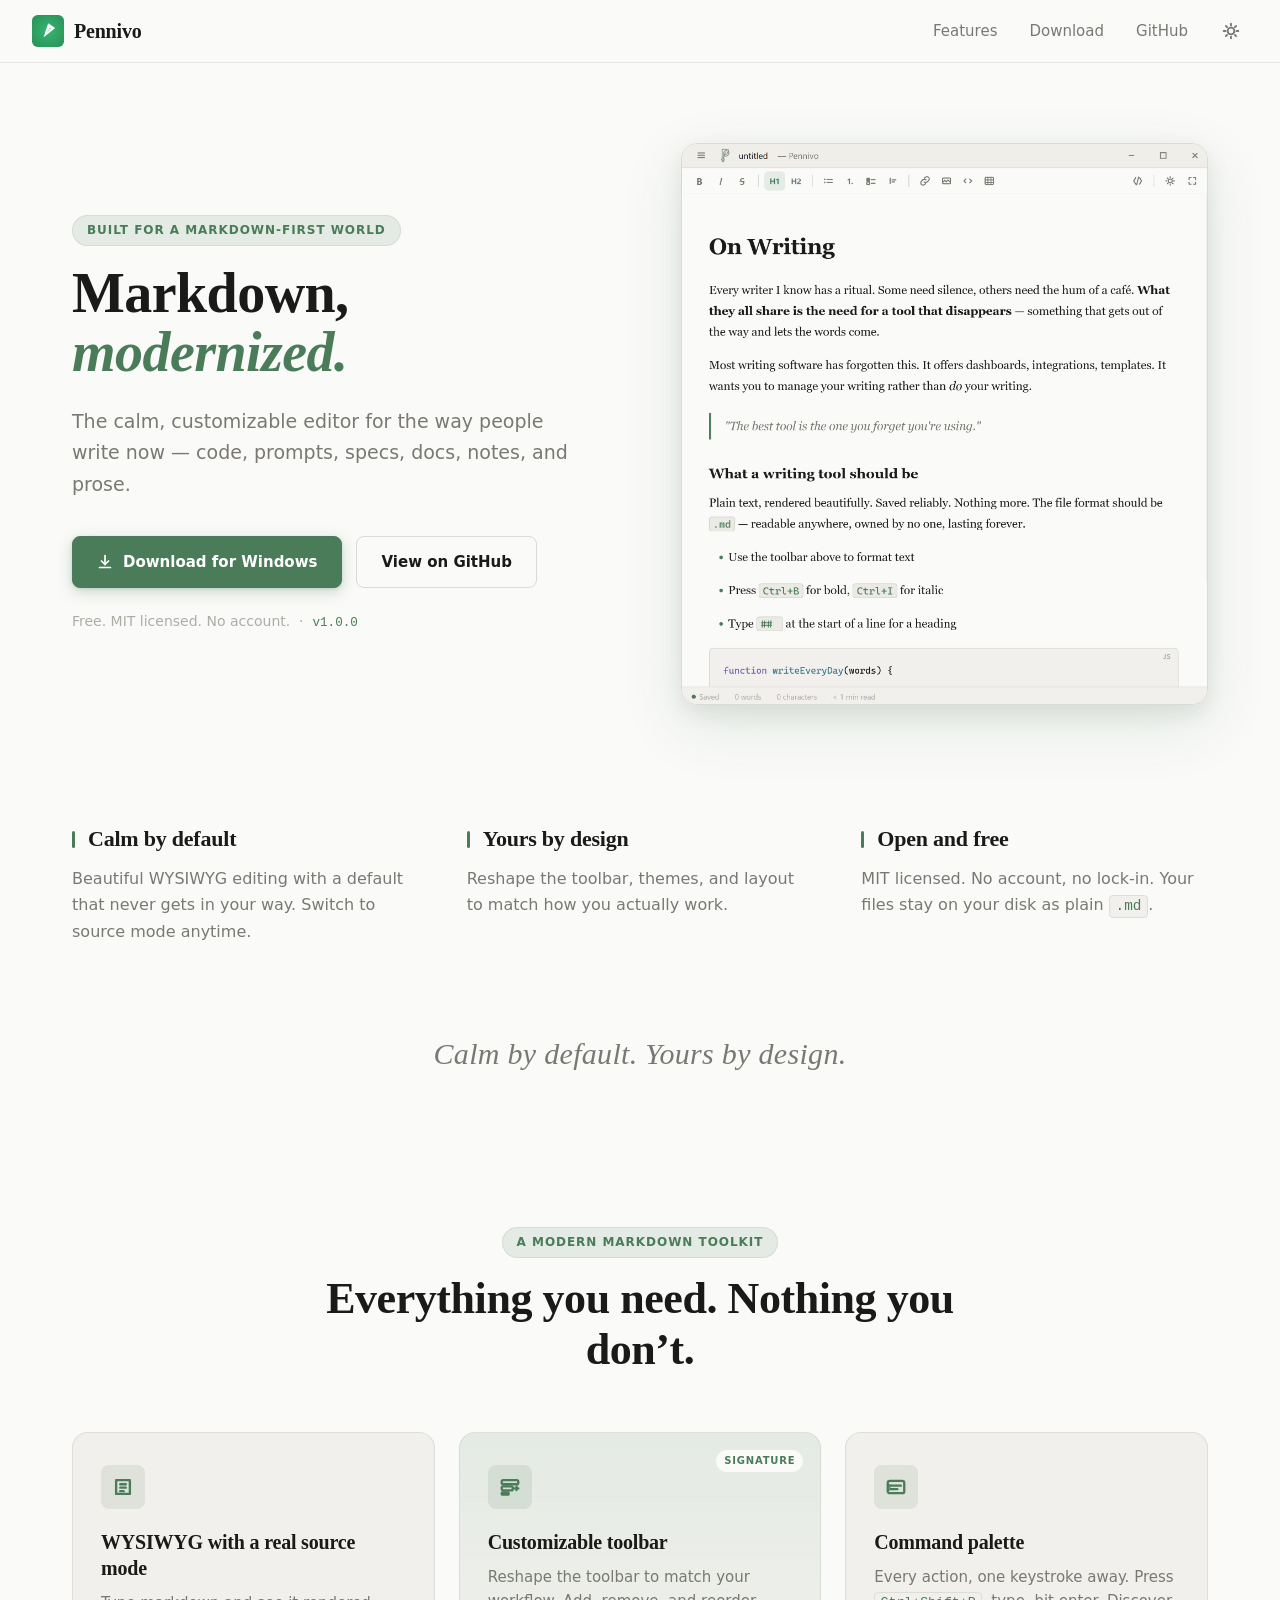
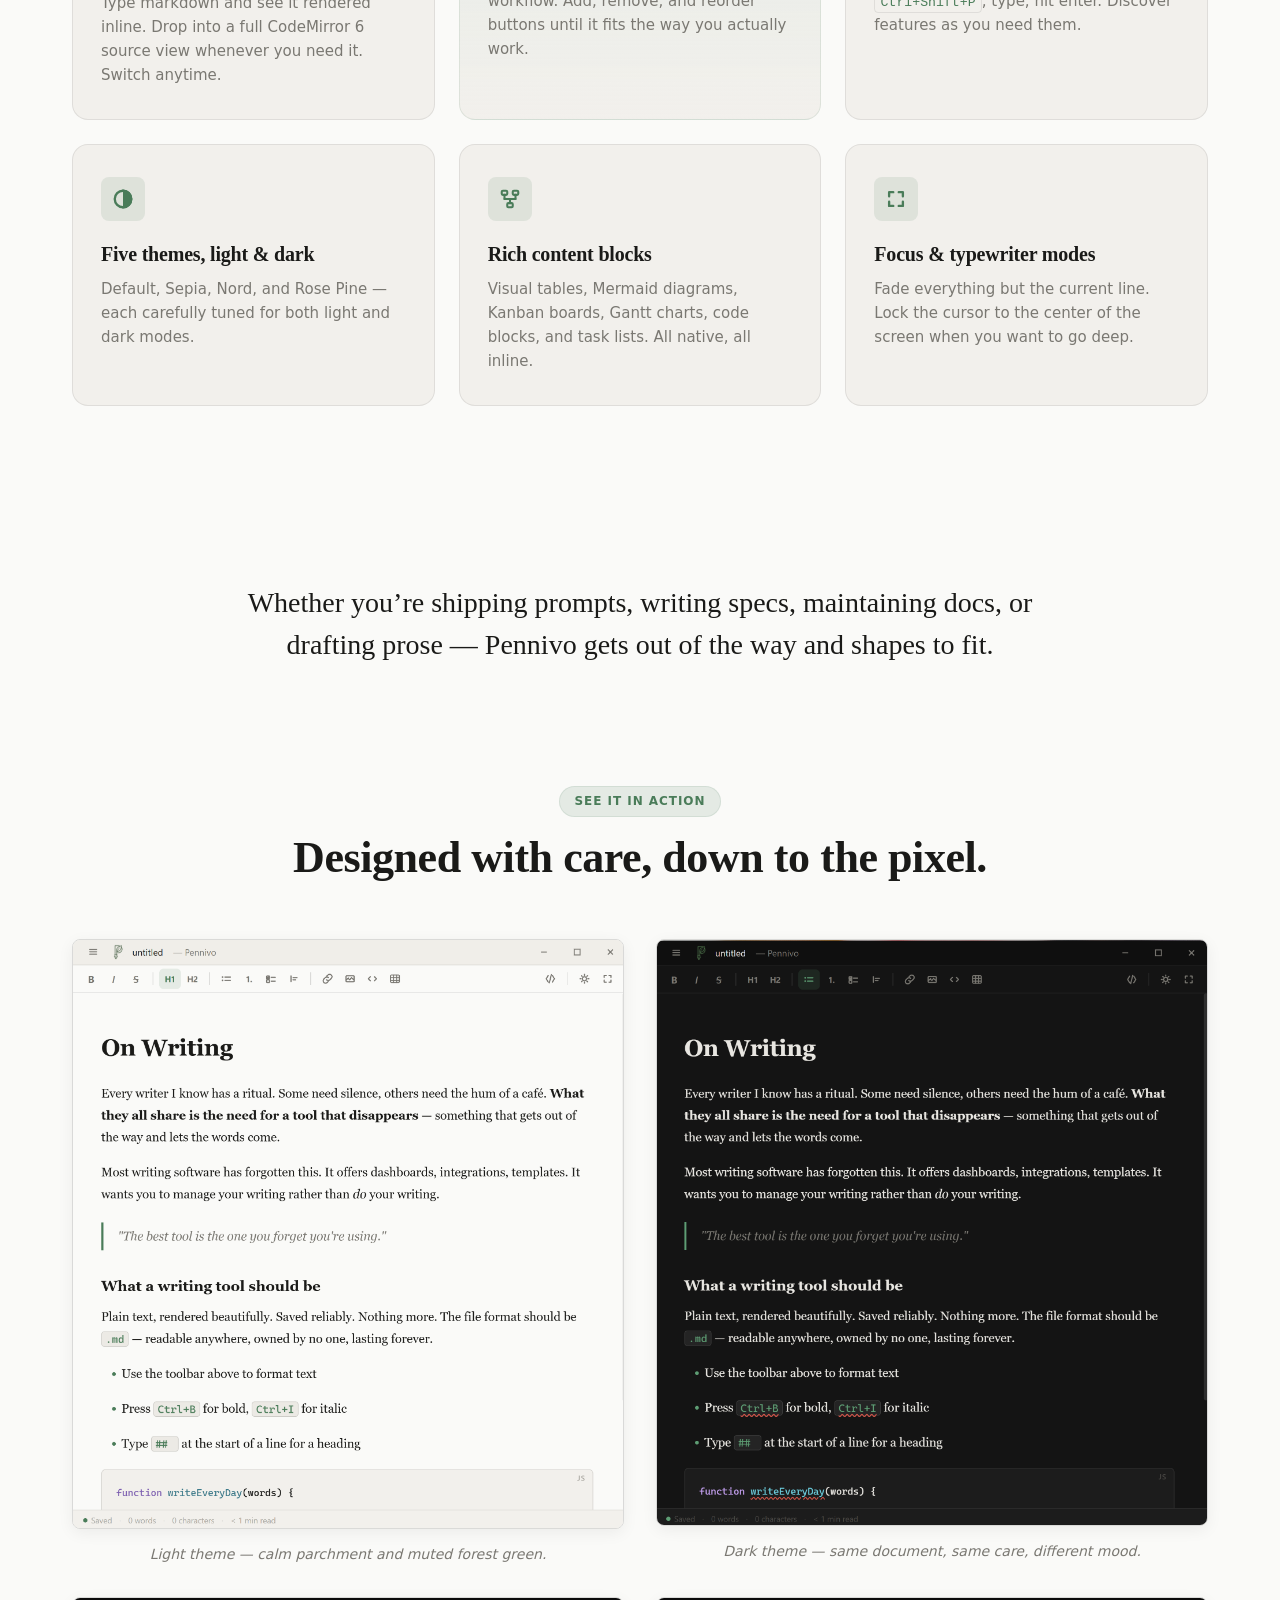
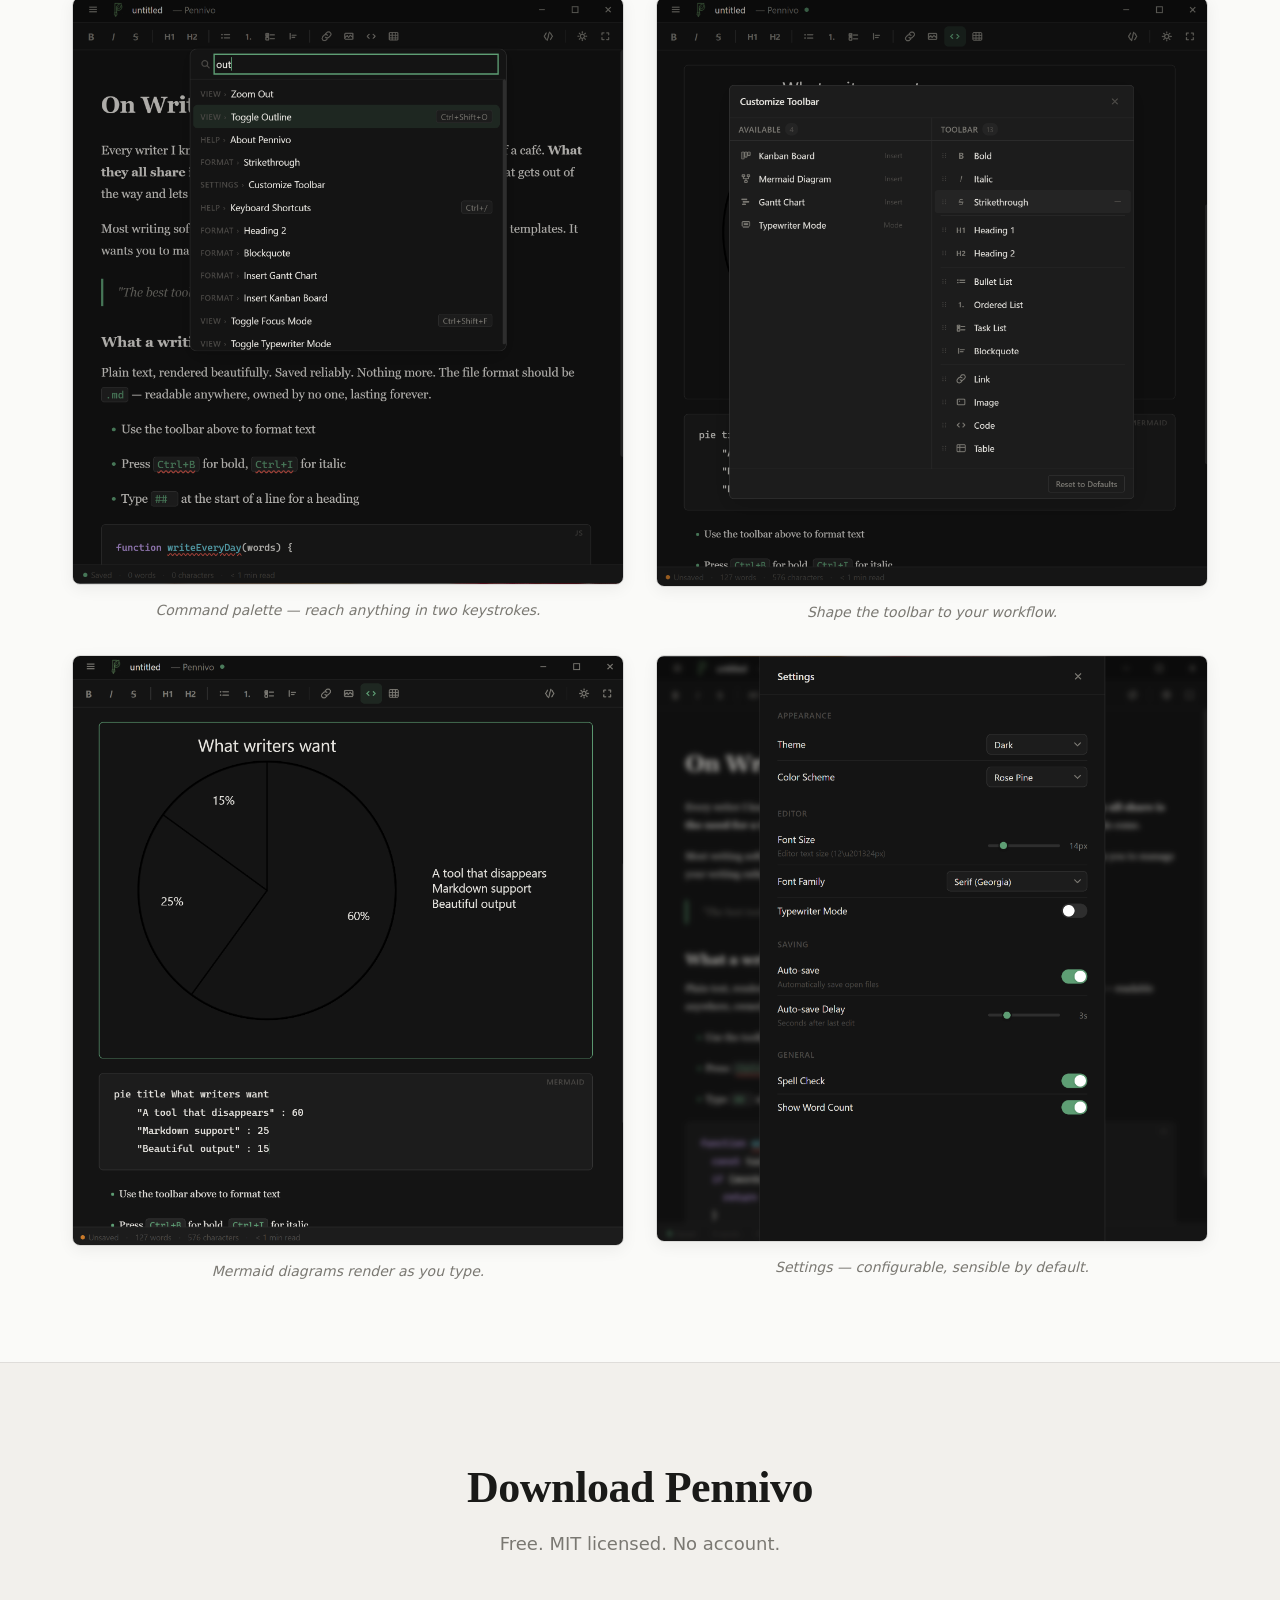
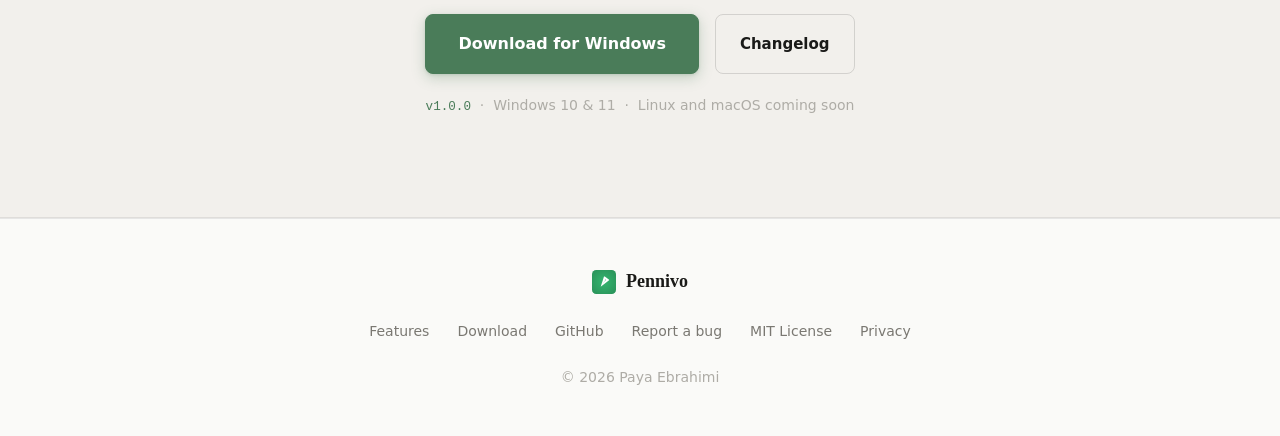
==== commit ff91d8ab: "Update logo and favicon to new brand icon Replaces the old document-style mark with the new geometri" ====
--- a/index.html
+++ b/index.html
@@ -21,9 +21,12 @@
     <meta property="og:image" content="https://pennivo.app/assets/screenshots/editor-light.png" />
     <meta name="twitter:card" content="summary_large_image" />
 
+    <link rel="icon" type="image/svg+xml" href="/assets/favicon.svg" />
     <link rel="icon" type="image/x-icon" href="/assets/favicon.ico" />
+    <link rel="icon" type="image/png" sizes="16x16" href="/assets/favicon-16.png" />
     <link rel="icon" type="image/png" sizes="32x32" href="/assets/favicon-32.png" />
-    <link rel="apple-touch-icon" href="/assets/logo-256.png" />
+    <link rel="icon" type="image/png" sizes="192x192" href="/assets/favicon-192.png" />
+    <link rel="apple-touch-icon" sizes="180x180" href="/assets/apple-touch-icon.png" />
 
     <link rel="preconnect" href="https://api.github.com" />
     <link rel="stylesheet" href="/styles.css" />
@@ -70,7 +73,7 @@
 
     <header class="site-header">
       <a class="brand" href="/" aria-label="Pennivo home">
-        <img src="/assets/logo.png" alt="" width="32" height="32" class="brand-logo" />
+        <img src="/assets/logo.svg" alt="" width="32" height="32" class="brand-logo" />
         <span class="brand-name">Pennivo</span>
       </a>
 
@@ -421,7 +424,7 @@
     <footer class="site-footer">
       <div class="footer-inner">
         <div class="footer-brand">
-          <img src="/assets/logo.png" alt="" width="24" height="24" />
+          <img src="/assets/logo.svg" alt="" width="24" height="24" />
           <span>Pennivo</span>
         </div>
         <nav class="footer-links" aria-label="Footer">
